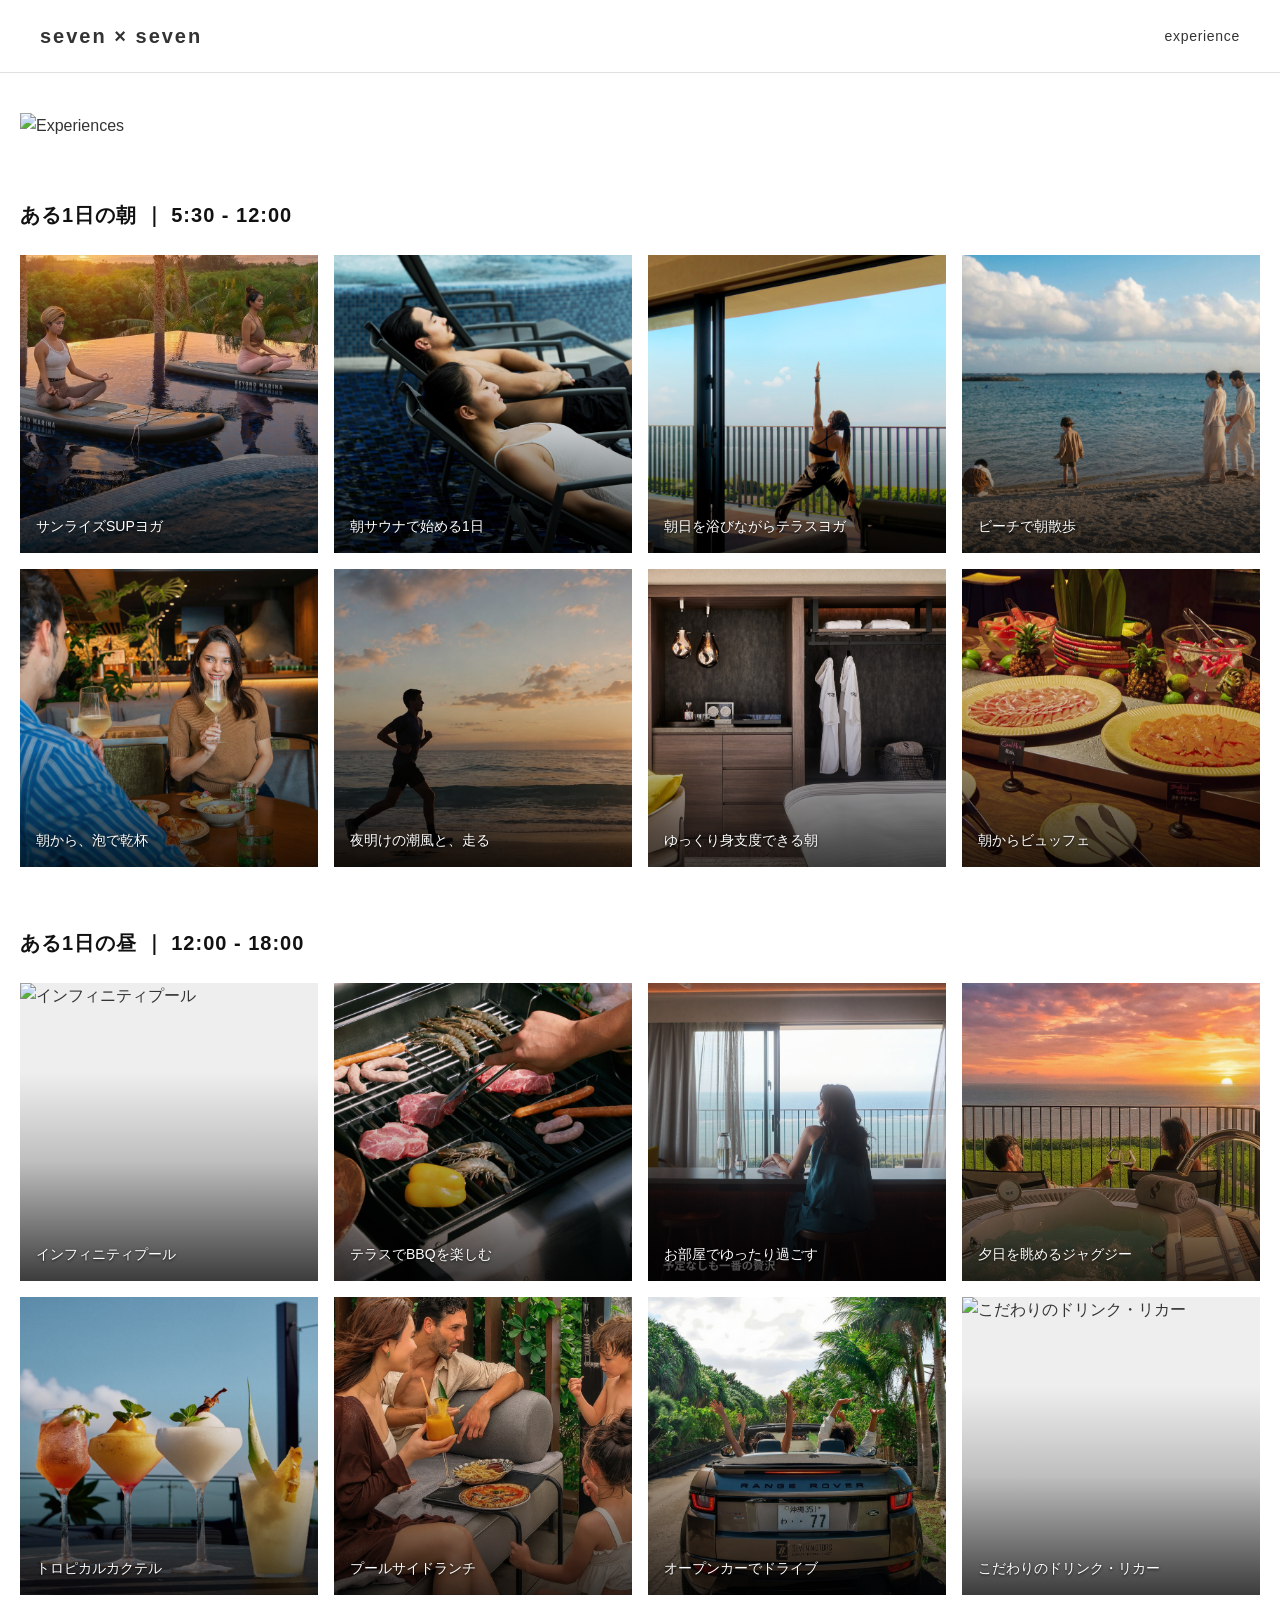
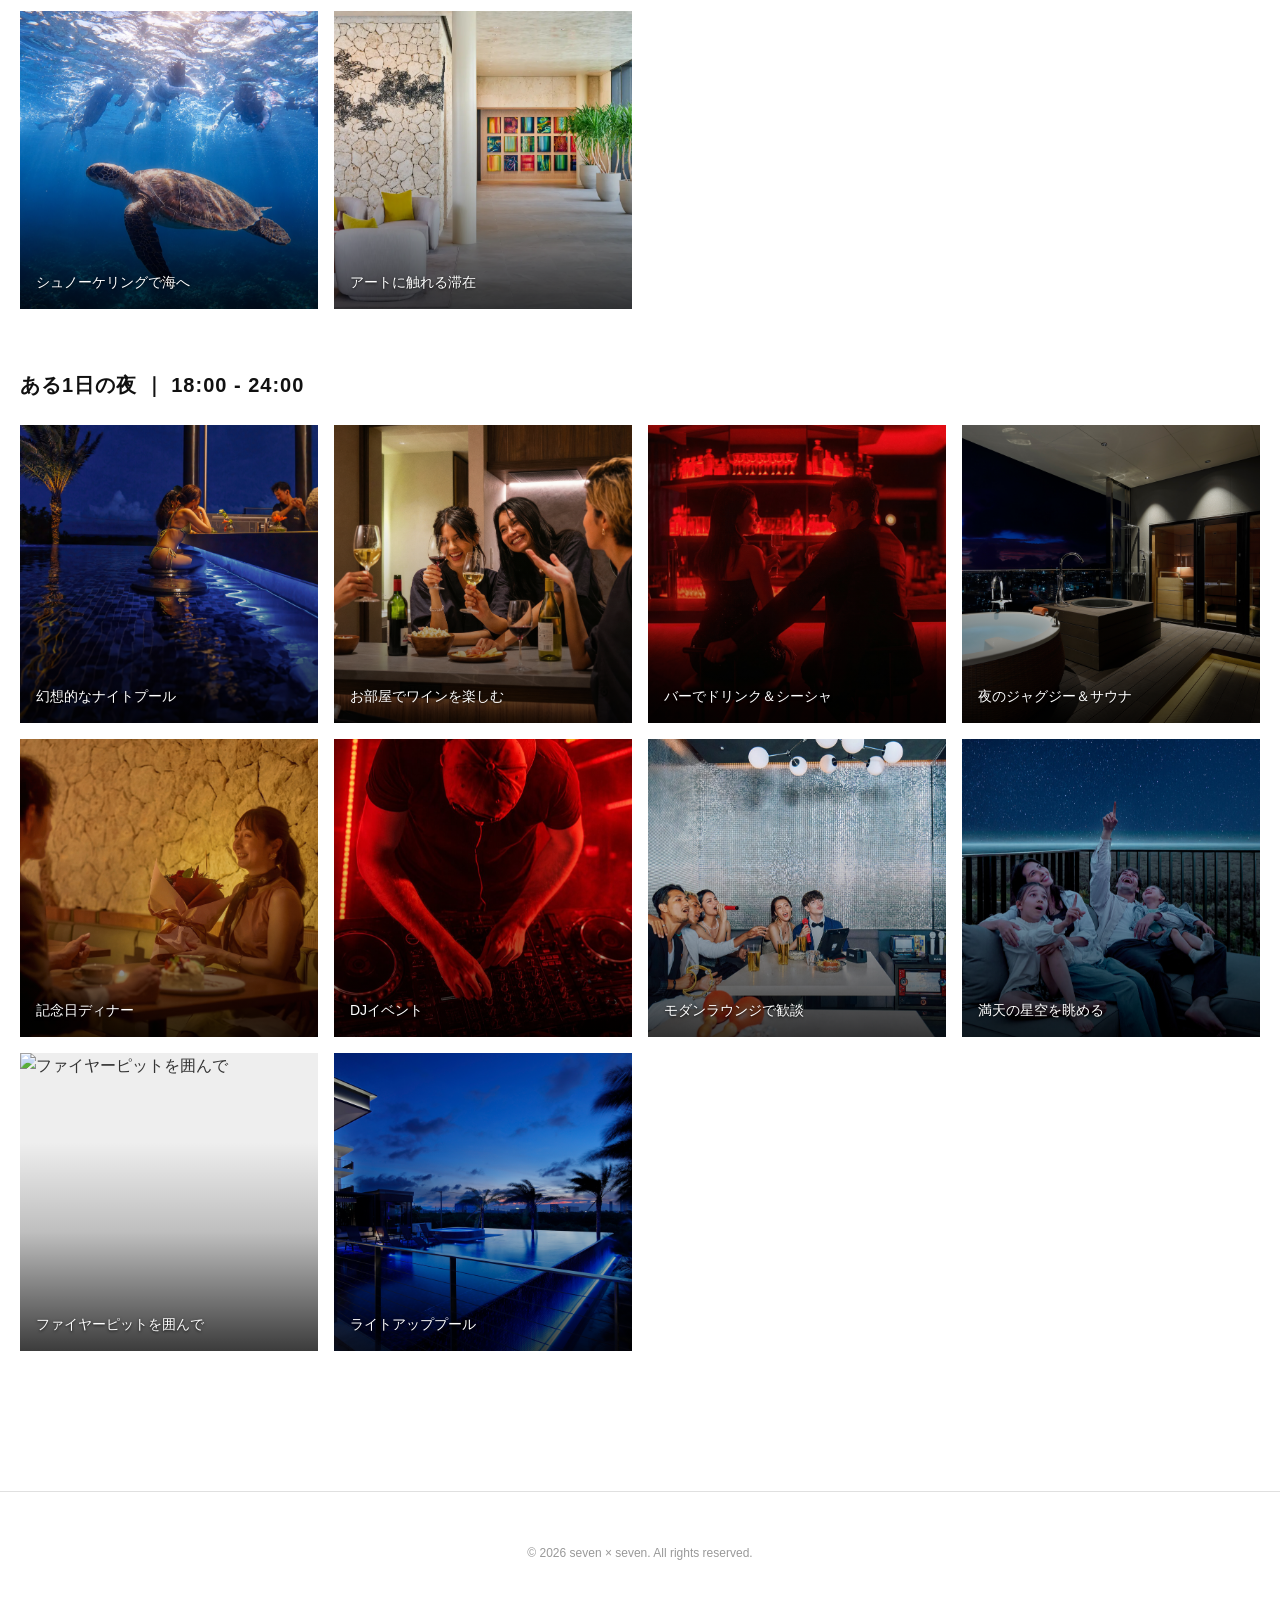
==== demo01/index.html @ 2d39db13 "Update index.html" ====
<!DOCTYPE html>
<html lang="ja">
<head>
    <meta charset="UTF-8">
    <meta name="viewport" content="width=device-width, initial-scale=1.0">
    <title>seven x seven | Experiences</title>
    <link rel="stylesheet" href="style.css">
    <script src="script.js" defer></script>
</head>
<body>

    <header>
        <div class="logo">seven × seven</div>
        <div class="nav-right">experience</div>
    </header>

    <main>
        <!-- メインヒーロービジュアル（KVはクリック不可） -->
        <section class="hero-section">
            <div class="hero-img-box">
                <img src="images/kv.jpg" alt="Experiences">
                <div class="hero-overlay-text">
                    <h1>Experiences.</h1>
                    <p>プールやサウナで心と体をときほぐす。<br>ゆったりと流れる時間の中で、自分らしく過ごす体験を。</p>
                </div>
            </div>
        </section>

        <!-- ① 朝セクション（ある1日の朝 ｜ 5:30 - 12:00） -->
        <section class="experience-block">
            <h2 class="block-title">ある1日の朝 ｜ 5:30 - 12:00</h2>
            <div class="card-grid col-4">
                <div class="card-item" 
                     data-title="サンライズSUPヨガ" 
                     data-time="5:30 - 8:00 · infinity pool"
                     data-desc="朝の静かな海やプールでSUPヨガを行い、心身をフレッシュに目覚めさせます。" 
                     data-img="images/morning_01.jpg" 
                     data-tags="SUP,ヨガ,要予約"
                     data-link="#">
                    <img src="images/morning_01.jpg" alt="サンライズSUPヨガ">
                    <span class="card-label">サンライズSUPヨガ</span>
                </div>
                
                <div class="card-item" 
                     data-title="朝サウナで始める1日" 
                     data-time="7:00 - 12:00 · spa floor"
                     data-desc="TTNE監修のフィンランド式サウナ。85°Cの熱気に、9°C・16.5°Cの2種類の水風呂。外気浴スペースからはプールと海が広がる。" 
                     data-img="images/morning_02.jpg" 
                     data-tags="85°C,水風呂 2種,無料"
                     data-link="#">
                    <img src="images/morning_02.jpg" alt="朝サウナで始める1日">
                    <span class="card-label">朝サウナで始める1日</span>
                </div>

                <div class="card-item" 
                     data-title="朝日を浴びながらテラスヨガ" 
                     data-time="6:30 - 9:00 · balcony"
                     data-desc="朝の光を浴びながらバルコニーでゆったりとストレッチやヨガを楽しめます。" 
                     data-img="images/morning_03.jpg" 
                     data-tags="ヨガ,客室テラス,無料"
                     data-link="#">
                    <img src="images/morning_03.jpg" alt="朝日を浴びながらテラスヨガ">
                    <span class="card-label">朝日を浴びながらテラスヨガ</span>
                </div>

                <div class="card-item" 
                     data-title="ビーチで朝散歩" 
                     data-time="6:00 - 9:00 · beach side"
                     data-desc="波の音を聞きながら澄み切った朝のビーチを穏やかに散歩。" 
                     data-img="images/morning_04.jpg" 
                     data-tags="ビーチ,自然,散策"
                     data-link="#">
                    <img src="images/morning_04.jpg" alt="ビーチで朝散歩">
                    <span class="card-label">ビーチで朝散歩</span>
                </div>

                <div class="card-item" 
                     data-title="朝から、泡で乾杯" 
                     data-time="7:00 - 11:00 · restaurant BATIDA"
                     data-desc="特別な朝にふさわしい爽やかなスパークリングワインや特製朝食を楽しめます。" 
                     data-img="images/morning_05.jpg" 
                     data-tags="朝食,ワイン,BATIDA"
                     data-link="#">
                    <img src="images/morning_05.jpg" alt="朝から、泡で乾杯">
                    <span class="card-label">朝から、泡で乾杯</span>
                </div>

                <div class="card-item" 
                     data-title="夜明けの潮風と、走る" 
                     data-time="5:30 - 8:30 · coastal route"
                     data-desc="涼しい早朝の海沿いをランニングして、心身ともに最高のスタートを。" 
                     data-img="images/morning_06.jpg" 
                     data-tags="ランニング,海岸線,アクティブ"
                     data-link="#">
                    <img src="images/morning_06.jpg" alt="夜明けの潮風と、走る">
                    <span class="card-label">夜明けの潮風と、走る</span>
                </div>

                <div class="card-item" 
                     data-title="ゆっくり身支度できる朝" 
                     data-time="all day · guest room"
                     data-desc="充実した高級アメニティを備えたお部屋で、自分自身のペースで整える朝。" 
                     data-img="images/morning_07.jpg" 
                     data-tags="客室,アメニティ,リラックス"
                     data-link="#">
                    <img src="images/morning_07.jpg" alt="ゆっくり身支度できる朝">
                    <span class="card-label">ゆっくり身支度できる朝</span>
                </div>

                <div class="card-item" 
                     data-title="朝からビュッフェ" 
                     data-time="7:00 - 10:30 · restaurant BATIDA"
                     data-desc="地元の新鮮な島野菜と旬の食材をふんだんに使用した自慢の朝食ビュッフェ。" 
                     data-img="images/morning_08.jpg" 
                     data-tags="ビュッフェ,島野菜,地産地消"
                     data-link="#">
                    <img src="images/morning_08.jpg" alt="朝からビュッフェ">
                    <span class="card-label">朝からビュッフェ</span>
                </div>
            </div>
        </section>

        <!-- ② 昼セクション（ある1日の昼 ｜ 12:00 - 18:00） -->
        <section class="experience-block">
            <h2 class="block-title">ある1日の昼 ｜ 12:00 - 18:00</h2>
            <div class="card-grid col-5">
                <div class="card-item" 
                     data-title="インフィニティプール" 
                     data-time="10:00 - 18:00 · pool deck"
                     data-desc="広々としたプールサイドで地平線と一体になるリゾート体験を。" 
                     data-img="images/afternoon_01.jpg" 
                     data-tags="インフィニティ,絶景,要温水"
                     data-link="#">
                    <img src="images/afternoon_01.jpg" alt="インフィニティプール">
                    <span class="card-label">インフィニティプール</span>
                </div>

                <div class="card-item" 
                     data-title="テラスでBBQを楽しむ" 
                     data-time="12:00 - 15:00 · outdoor terrace"
                     data-desc="絶景広がる開放的なテラス空間で楽しむ最高級和牛と島食材の本格バーベキュー。" 
                     data-img="images/afternoon_02.jpg" 
                     data-tags="BBQ,石垣牛,予約制"
                     data-link="#">
                    <img src="images/afternoon_02.jpg" alt="テラスでBBQを楽しむ">
                    <span class="card-label">テラスでBBQを楽しむ</span>
                </div>

                <div class="card-item" 
                     data-title="お部屋でゆったり過ごす" 
                     data-time="all day · guest room"
                     data-desc="心地よい風が通り抜ける室内で、上質な家具と音響に包まれる午後の休日。" 
                     data-img="images/afternoon_03.jpg" 
                     data-tags="客室,オーシャンビュー,静寂"
                     data-link="#">
                    <img src="images/afternoon_03.jpg" alt="お部屋でゆったり過ごす">
                    <span class="card-label">お部屋でゆったり過ごす</span>
                </div>

                <div class="card-item" 
                     data-title="夕日を眺めるジャグジー" 
                     data-time="16:00 - 19:00 · terrace jacuzzi"
                     data-desc="空が茜色に染まるトワイライトタイム、ジャグジーで心地よい湯あみを。" 
                     data-img="images/afternoon_04.jpg" 
                     data-tags="ジャグジー,サンセット,プライベート"
                     data-link="#">
                    <img src="images/afternoon_04.jpg" alt="夕日を眺めるジャグジー">
                    <span class="card-label">夕日を眺めるジャグジー</span>
                </div>

                <div class="card-item" 
                     data-title="トロピカルカクテル" 
                     data-time="11:00 - 23:00 · Red. Bar"
                     data-desc="旬のマンゴーやパッションフルーツをあしらった至極の特製南国カクテル。" 
                     data-img="images/afternoon_05.jpg" 
                     data-tags="カクテル,特製南国フルーツ,Red."
                     data-link="#">
                    <img src="images/afternoon_05.jpg" alt="トロピカルカクテル">
                    <span class="card-label">トロピカルカクテル</span>
                </div>

                <div class="card-item" 
                     data-title="プールサイドランチ" 
                     data-time="11:30 - 15:00 · pool side"
                     data-desc="太陽と風を感じながら味わうシェフ特製のアジアン＆ラテンウエスタン料理。" 
                     data-img="images/afternoon_06.jpg" 
                     data-tags="ランチ,プールサイド,特製バーガー"
                     data-link="#">
                    <img src="images/afternoon_06.jpg" alt="プールサイドランチ">
                    <span class="card-label">プールサイドランチ</span>
                </div>

                <div class="card-item" 
                     data-title="オープンカーでドライブ" 
                     data-time="9:00 - 18:00 · rental station"
                     data-desc="上質な輸入ラグジュアリーカーで石垣島の美しい海沿いを軽快にドライブ。" 
                     data-img="images/afternoon_07.jpg" 
                     data-tags="レンタカー,オープンカー,要免許"
                     data-link="#">
                    <img src="images/afternoon_07.jpg" alt="オープンカーでドライブ">
                    <span class="card-label">オープンカーでドライブ</span>
                </div>

                <div class="card-item" 
                     data-title="こだわりのドリンク・リカー" 
                     data-time="14:00 - 22:00 · Red. Bar"
                     data-desc="世界中から厳選した銘酒やウイスキー、オーガニックワインが並ぶ特別なラウンジ。" 
                     data-img="images/afternoon_08.jpg" 
                     data-tags="ウイスキー,自然派ワイン,リカーサロン"
                     data-link="#">
                    <img src="images/afternoon_08.jpg" alt="こだわりのドリンク・リカー">
                    <span class="card-label">こだわりのドリンク・リカー</span>
                </div>

                <div class="card-item" 
                     data-title="シュノーケリングで海へ" 
                     data-time="13:00 - 16:00 · sea point"
                     data-desc="透明度の極めて高い石垣の美ら海で、ウミガメやカラフルな熱帯魚に出会う。" 
                     data-img="images/afternoon_09.jpg" 
                     data-tags="シュノーケル,ウミガメ,ガイド付"
                     data-link="#">
                    <img src="images/afternoon_09.jpg" alt="シュノーケリングで海へ">
                    <span class="card-label">シュノーケリングで海へ</span>
                </div>

                <div class="card-item" 
                     data-title="アートに触れる滞在" 
                     data-time="all day · gallery space"
                     data-desc="新進気鋭のアーティストによるポップで洗練された作品が洗練された滞在を演出。" 
                     data-img="images/afternoon_10.jpg" 
                     data-tags="現代アート,写真作品,ギャラリー"
                     data-link="#">
                    <img src="images/afternoon_10.jpg" alt="アートに触れる滞在">
                    <span class="card-label">アートに触れる滞在</span>
                </div>
            </div>
        </section>

        <!-- ③ 夜セクション（ある1日の夜 ｜ 18:00 - 24:00） -->
        <section class="experience-block">
            <h2 class="block-title">ある1日の夜 ｜ 18:00 - 24:00</h2>
            <div class="card-grid col-5">
                <div class="card-item" 
                     data-title="幻想的なナイトプール" 
                     data-time="18:00 - 23:00 · night pool"
                     data-desc="水中ライトと水中スピーカーが織りなす幻想的な光と音の世界。" 
                     data-img="images/night_01.jpg" 
                     data-tags="ナイトプール,水中照明,温水対応"
                     data-link="#">
                    <img src="images/night_01.jpg" alt="幻想的なナイトプール">
                    <span class="card-label">幻想的なナイトプール</span>
                </div>

                <div class="card-item" 
                     data-title="お部屋でワインを楽しむ" 
                     data-time="18:00 - 24:00 · guest room"
                     data-desc="夜風が心地よいプライベートバルコニーで、星空を見上げながらワインを嗜む。" 
                     data-img="images/night_02.jpg" 
                     data-tags="インルーム,自然派ワイン,プライベート"
                     data-link="#">
                    <img src="images/night_02.jpg" alt="お部屋でワインを楽しむ">
                    <span class="card-label">お部屋でワインを楽しむ</span>
                </div>

                <div class="card-item" 
                     data-title="バーでドリンク＆シーシャ" 
                     data-time="20:00 - 2:00 · Red. Bar"
                     data-desc="ディープなレッドに包まれた大人のバーラウンジで特別なシーシャ体験。" 
                     data-img="images/night_03.jpg" 
                     data-tags="シーシャ,Red.,深夜営業"
                     data-link="#">
                    <img src="images/night_03.jpg" alt="バーでドリンク＆シーシャ">
                    <span class="card-label">バーでドリンク＆シーシャ</span>
                </div>

                <div class="card-item" 
                     data-title="夜のジャグジー＆サウナ" 
                     data-time="18:00 - 23:00 · spa area"
                     data-desc="ライトダウンされたサウナと満天の星空を望む夜の外気浴で深まる整い。" 
                     data-img="images/night_04.jpg" 
                     data-tags="夜サウナ,外気浴,星空"
                     data-link="#">
                    <img src="images/night_04.jpg" alt="夜のジャグジー＆サウナ">
                    <span class="card-label">夜のジャグジー＆サウナ</span>
                </div>

                <div class="card-item" 
                     data-title="記念日ディナー" 
                     data-time="17:30 - 22:00 · BATIDA"
                     data-desc="シェフ渾身のフルコースで、大切な記念日を華やかに彩るアニバーサリーディナー。" 
                     data-img="images/night_05.jpg" 
                     data-tags="記念日,アニバーサリー,要予約"
                     data-link="#">
                    <img src="images/night_05.jpg" alt="記念日ディナー">
                    <span class="card-label">記念日ディナー</span>
                </div>

                <div class="card-item" 
                     data-title="DJイベント" 
                     data-time="21:00 - 24:00 · Lounge"
                     data-desc="国内外から招致したゲストDJによる最先端の音空間イベント。" 
                     data-img="images/night_06.jpg" 
                     data-tags="DJ,ミュージック,Red."
                     data-link="#">
                    <img src="images/night_06.jpg" alt="DJイベント">
                    <span class="card-label">DJイベント</span>
                </div>

                <div class="card-item" 
                     data-title="モダンラウンジで歓談" 
                     data-time="18:00 - 23:00 · main lounge"
                     data-desc="洗練されたインテリアが彩るラウンジで仲間たちと語り明かす夜。" 
                     data-img="images/night_07.jpg" 
                     data-tags="ラウンジ,カクテル,語らい"
                     data-link="#">
                    <img src="images/night_07.jpg" alt="モダンラウンジで歓談">
                    <span class="card-label">モダンラウンジで歓談</span>
                </div>

                <div class="card-item" 
                     data-title="満天の星空を眺める" 
                     data-time="21:00 - 23:00 · rooftop"
                     data-desc="光害の少ない石垣島特有の天然のプラネタリウムで天の川を観賞。" 
                     data-img="images/night_08.jpg" 
                     data-tags="天の川,星空観察,ルーフトップ"
                     data-link="#">
                    <img src="images/night_08.jpg" alt="満天の星空を眺める">
                    <span class="card-label">満天の星空を眺める</span>
                </div>

                <div class="card-item" 
                     data-title="ファイヤーピットを囲んで" 
                     data-time="19:00 - 22:00 · fire pit area"
                     data-desc="揺らめく炎と薪の爆ぜる音に癒されながらあたたかな時間を過ごす。" 
                     data-img="images/night_09.jpg" 
                     data-tags="ファイヤーピット,暖炉,ドリンク手配可"
                     data-link="#">
                    <img src="images/night_09.jpg" alt="ファイヤーピットを囲んで">
                    <span class="card-label">ファイヤーピットを囲んで</span>
                </div>

                <div class="card-item" 
                     data-title="ライトアッププール" 
                     data-time="18:00 - 23:00 · pool side"
                     data-desc="美しい水中光に浮かび上がるリゾート全景を眺めるラグジュアリーナイト。" 
                     data-img="images/night_10.jpg" 
                     data-tags="ライトアップ,絶景,ナイトタイム"
                     data-link="#">
                    <img src="images/night_10.jpg" alt="ライトアッププール">
                    <span class="card-label">ライトアッププール</span>
                </div>
            </div>
        </section>
    </main>

    <!-- ★ モーダル画面（添付スクリーンショットの忠実再現UI） -->
    <div id="modal-container" class="modal-overlay">
        <div class="modal-card">
            <!-- 閉じるボタン（右上丸ボタン） -->
            <button id="modal-close" class="modal-close-circle" aria-label="閉じる">&times;</button>
            
            <!-- 背景画像エリア -->
            <div class="modal-bg-img">
                <img id="modal-img" src="" alt="モーダル画像">
                <div class="modal-gradient-overlay"></div>
            </div>

            <!-- モーダルテキスト・コンテンツ情報 -->
            <div class="modal-content-inner">
                <div id="modal-time" class="modal-sub-info"></div>
                <h3 id="modal-title" class="modal-main-title"></h3>
                <p id="modal-desc" class="modal-description"></p>
                
                <!-- タグリスト -->
                <div id="modal-tags" class="modal-tags-container"></div>
                
                <!-- View more ボタン -->
                <a id="modal-link" class="modal-action-btn" href="#">View more &rarr;</a>
            </div>
        </div>
    </div>

    <footer>
        <p>&copy; 2026 seven × seven. All rights reserved.</p>
    </footer>

</body>
</html>
---- demo01/style.css ----
/* ==========================================================================
   ベース設定
   ========================================================================== */
body {
    font-family: 'Helvetica Neue', Arial, 'Hiragino Kaku Gothic ProN', 'Hiragino Sans', Meiryo, sans-serif;
    margin: 0;
    padding: 0;
    color: #333;
    background-color: #fff;
    line-height: 1.6;
}

header {
    display: flex;
    justify-content: space-between;
    align-items: center;
    padding: 20px 40px;
    border-bottom: 1px solid #e0e0e0;
}

.logo {
    font-size: 20px;
    font-weight: bold;
    letter-spacing: 0.1em;
}

.nav-right {
    font-size: 14px;
    letter-spacing: 0.05em;
}

main {
    max-width: 1400px;
    margin: 0 auto;
    padding: 40px 20px 80px;
}

/* ==========================================================================
   ヒーロービジュアル（KV）
   ========================================================================== */
.hero-section {
    margin-bottom: 60px;
}

.hero-img-box {
    position: relative;
    width: 100%;
    max-height: 550px;
    overflow: hidden;
}

.hero-img-box img {
    width: 100%;
    height: 100%;
    object-fit: cover;
    display: block;
}

.hero-overlay-text {
    position: absolute;
    bottom: 40px;
    left: 40px;
    color: #fff;
    text-shadow: 0 2px 8px rgba(0,0,0,0.6);
}

.hero-overlay-text h1 {
    font-size: 48px;
    margin: 0 0 10px;
    font-weight: bold;
    letter-spacing: 0.05em;
}

.hero-overlay-text p {
    font-size: 15px;
    margin: 0;
    line-height: 1.5;
}

/* ==========================================================================
   正方形ギャラリーパネル
   ========================================================================== */
.experience-block {
    margin-bottom: 60px;
}

.block-title {
    font-size: 20px;
    font-weight: bold;
    margin-bottom: 24px;
    letter-spacing: 0.05em;
    color: #111;
}

.card-grid {
    display: grid;
    grid-template-columns: repeat(4, 1fr);
    gap: 16px;
}

.card-item {
    position: relative;
    aspect-ratio: 1 / 1;
    overflow: hidden;
    background-color: #eee;
    cursor: pointer;
}

.card-item img {
    width: 100%;
    height: 100%;
    object-fit: cover;
    display: block;
    transition: transform 0.4s ease;
}

.card-item:hover img {
    transform: scale(1.06);
}

.card-item::after {
    content: '';
    position: absolute;
    inset: 0;
    background: linear-gradient(to top, rgba(0,0,0,0.75) 0%, rgba(0,0,0,0.2) 40%, rgba(0,0,0,0) 70%);
    pointer-events: none;
}

.card-label {
    position: absolute;
    bottom: 16px;
    left: 16px;
    right: 16px;
    color: #fff;
    font-size: 14px;
    font-weight: 500;
    z-index: 2;
    line-height: 1.4;
    text-shadow: 0 1px 3px rgba(0,0,0,0.8);
}

/* ==========================================================================
   ★ 画像添付のモーダルUI完全再現スタイリング
   ========================================================================== */
.modal-overlay {
    display: none;
    position: fixed;
    inset: 0;
    background-color: rgba(0, 0, 0, 0.65);
    z-index: 2000;
    justify-content: center;
    align-items: center;
    padding: 20px;
    backdrop-filter: blur(8px);
    opacity: 0;
    transition: opacity 0.3s ease;
}

.modal-overlay.active {
    display: flex;
    opacity: 1;
}

.modal-card {
    position: relative;
    width: 100%;
    max-width: 780px;
    height: 480px;
    border-radius: 20px;
    overflow: hidden;
    box-shadow: 0 20px 40px rgba(0, 0, 0, 0.5);
    animation: modalScaleUp 0.35s cubic-bezier(0.16, 1, 0.3, 1) forwards;
}

@keyframes modalScaleUp {
    from { transform: scale(0.92); opacity: 0; }
    to { transform: scale(1); opacity: 1; }
}

/* 丸形閉じるボタン */
.modal-close-circle {
    position: absolute;
    top: 20px;
    right: 20px;
    width: 38px;
    height: 38px;
    border-radius: 50%;
    background-color: rgba(255, 255, 255, 0.25);
    border: 1px solid rgba(255, 255, 255, 0.4);
    color: #fff;
    font-size: 20px;
    display: flex;
    align-items: center;
    justify-content: center;
    cursor: pointer;
    z-index: 30;
    transition: background-color 0.2s ease;
    backdrop-filter: blur(4px);
}

.modal-close-circle:hover {
    background-color: rgba(255, 255, 255, 0.4);
}

/* 背景画像＆暗いグラデーション */
.modal-bg-img {
    position: absolute;
    inset: 0;
    width: 100%;
    height: 100%;
    z-index: 1;
}

.modal-bg-img img {
    width: 100%;
    height: 100%;
    object-fit: cover;
    display: block;
}

.modal-gradient-overlay {
    position: absolute;
    inset: 0;
    background: linear-gradient(
        to bottom,
        rgba(0, 0, 0, 0.1) 0%,
        rgba(0, 0, 0, 0.3) 40%,
        rgba(0, 0, 0, 0.85) 85%,
        rgba(0, 0, 0, 0.95) 100%
    );
}

/* モーダル内部コンテンツ */
.modal-content-inner {
    position: absolute;
    bottom: 0;
    left: 0;
    right: 0;
    padding: 36px 40px;
    z-index: 10;
    color: #fff;
}

.modal-sub-info {
    font-size: 13px;
    letter-spacing: 0.1em;
    color: rgba(255, 255, 255, 0.75);
    margin-bottom: 8px;
    font-weight: 300;
}

.modal-main-title {
    font-family: "Hiragino Mincho ProN", "Yu Mincho", serif;
    font-size: 30px;
    font-weight: 600;
    letter-spacing: 0.05em;
    margin: 0 0 12px;
    text-shadow: 0 2px 4px rgba(0,0,0,0.5);
}

.modal-description {
    font-size: 13.5px;
    line-height: 1.65;
    color: rgba(255, 255, 255, 0.88);
    max-width: 620px;
    margin: 0 0 20px;
}

/* タグチップ群 */
.modal-tags-container {
    display: flex;
    flex-wrap: wrap;
    gap: 8px;
    margin-bottom: 24px;
}

.modal-tag-chip {
    font-size: 11.5px;
    padding: 5px 12px;
    border-radius: 6px;
    background-color: rgba(0, 0, 0, 0.45);
    border: 1px solid rgba(255, 255, 255, 0.2);
    color: rgba(255, 255, 255, 0.9);
    backdrop-filter: blur(4px);
}

/* View more ボタン */
.modal-action-btn {
    display: inline-flex;
    align-items: center;
    padding: 9px 24px;
    border-radius: 30px;
    background-color: rgba(0, 0, 0, 0.35);
    border: 1px solid rgba(255, 255, 255, 0.5);
    color: #fff;
    font-size: 13px;
    font-weight: 600;
    text-decoration: none;
    letter-spacing: 0.05em;
    transition: all 0.2s ease;
    backdrop-filter: blur(4px);
}

.modal-action-btn:hover {
    background-color: rgba(255, 255, 255, 0.2);
    border-color: #fff;
}

footer {
    text-align: center;
    padding: 40px 0;
    font-size: 12px;
    color: #999;
    border-top: 1px solid #e0e0e0;
}

/* ==========================================================================
   スマートフォン（SP）表示：2段カルーセル ＆ モーダルSP最適化
   ========================================================================== */
@media (max-width: 768px) {
    header {
        padding: 15px 20px;
    }

    main {
        padding: 20px 15px 60px;
    }

    .hero-overlay-text {
        bottom: 20px;
        left: 20px;
    }

    .hero-overlay-text h1 {
        font-size: 32px;
    }

    /* SP用 2段カルーセル */
    .card-grid {
        display: flex !important;
        flex-direction: column !important;
        flex-wrap: wrap !important;
        height: 360px !important;
        overflow-x: auto !important;
        scroll-snap-type: x mandatory;
        -webkit-overflow-scrolling: touch;
        gap: 12px !important;
        padding-bottom: 15px;
    }

    .card-item {
        width: 45% !important;
        height: calc(50% - 6px) !important;
        aspect-ratio: auto !important;
        flex-shrink: 0 !important;
        scroll-snap-align: start;
    }

    .card-label {
        font-size: 12px;
        bottom: 10px;
        left: 10px;
        right: 10px;
    }

    /* SP用 モーダル画面調整 */
    .modal-card {
        height: 520px;
        border-radius: 16px;
    }

    .modal-content-inner {
        padding: 24px 20px;
    }

    .modal-main-title {
        font-size: 22px;
    }

    .modal-description {
        font-size: 12px;
        line-height: 1.5;
        margin-bottom: 16px;
    }

    .modal-tags-container {
        margin-bottom: 18px;
    }
}
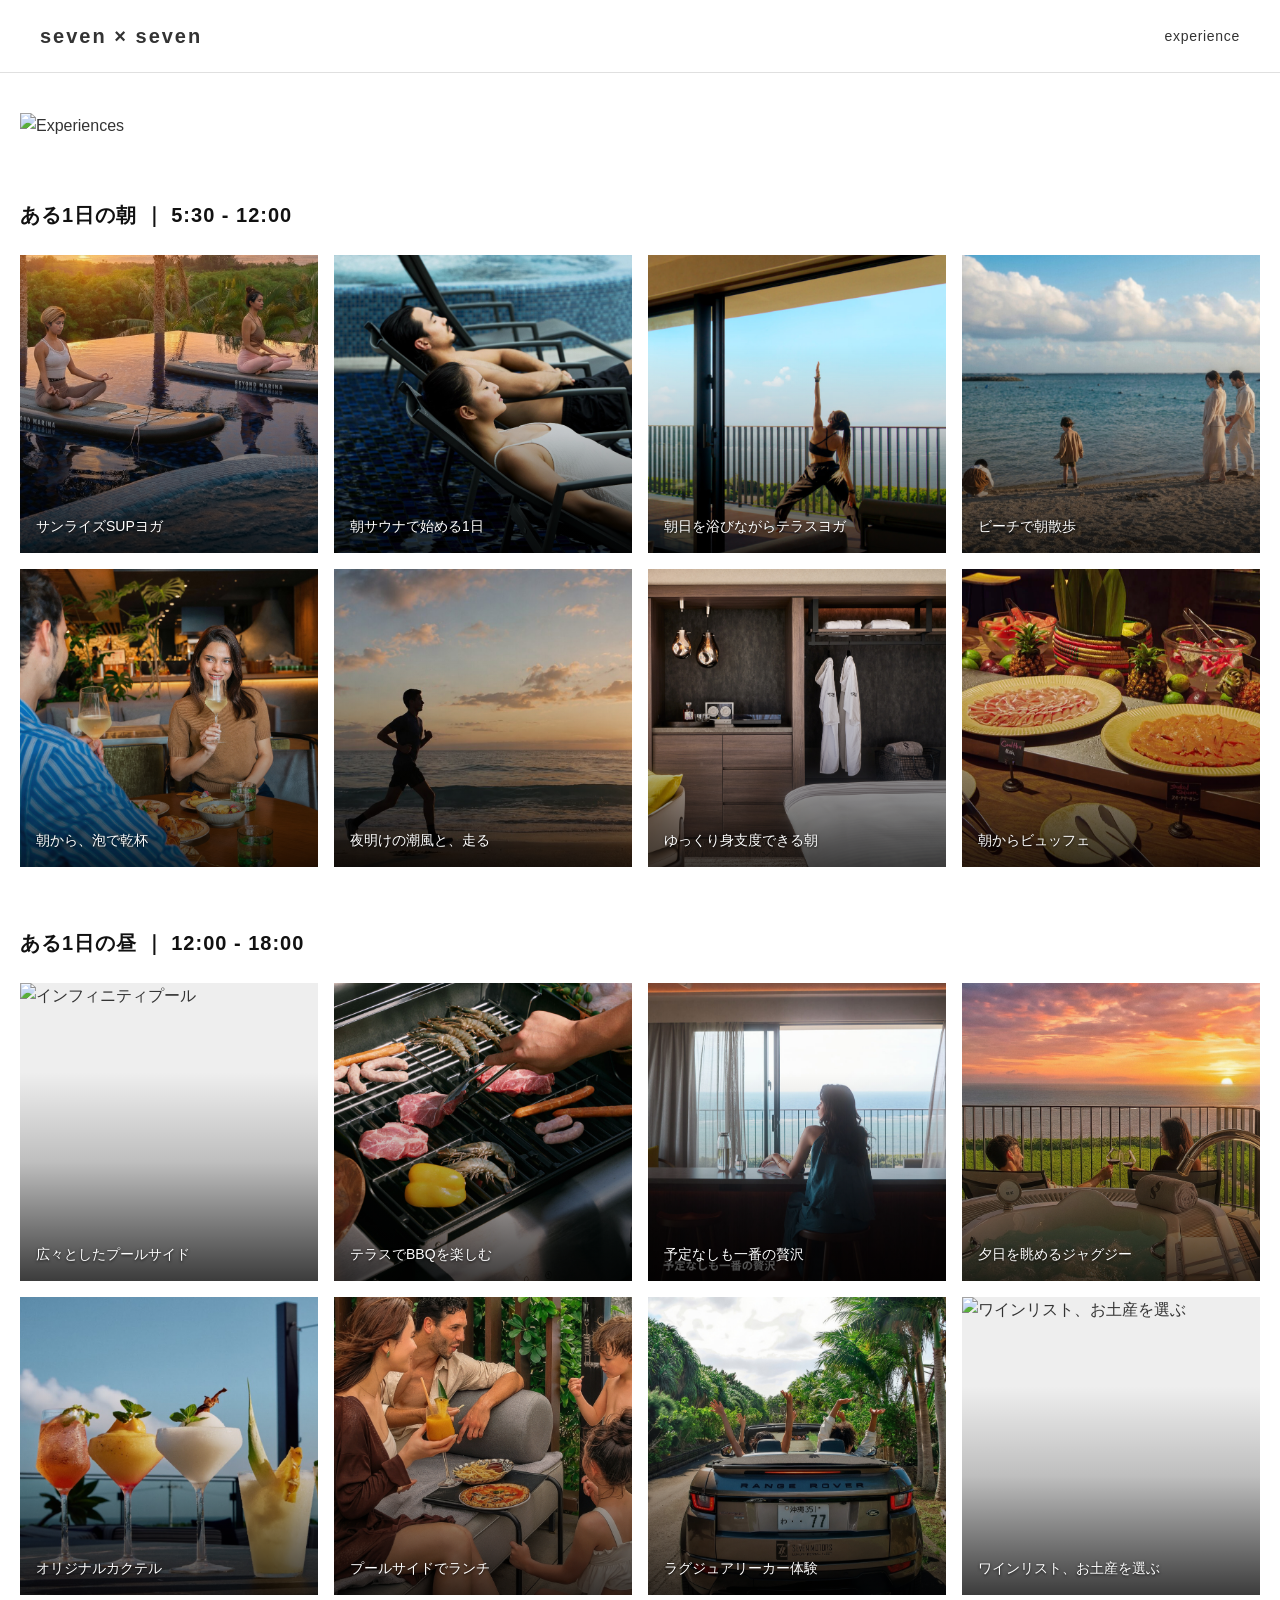
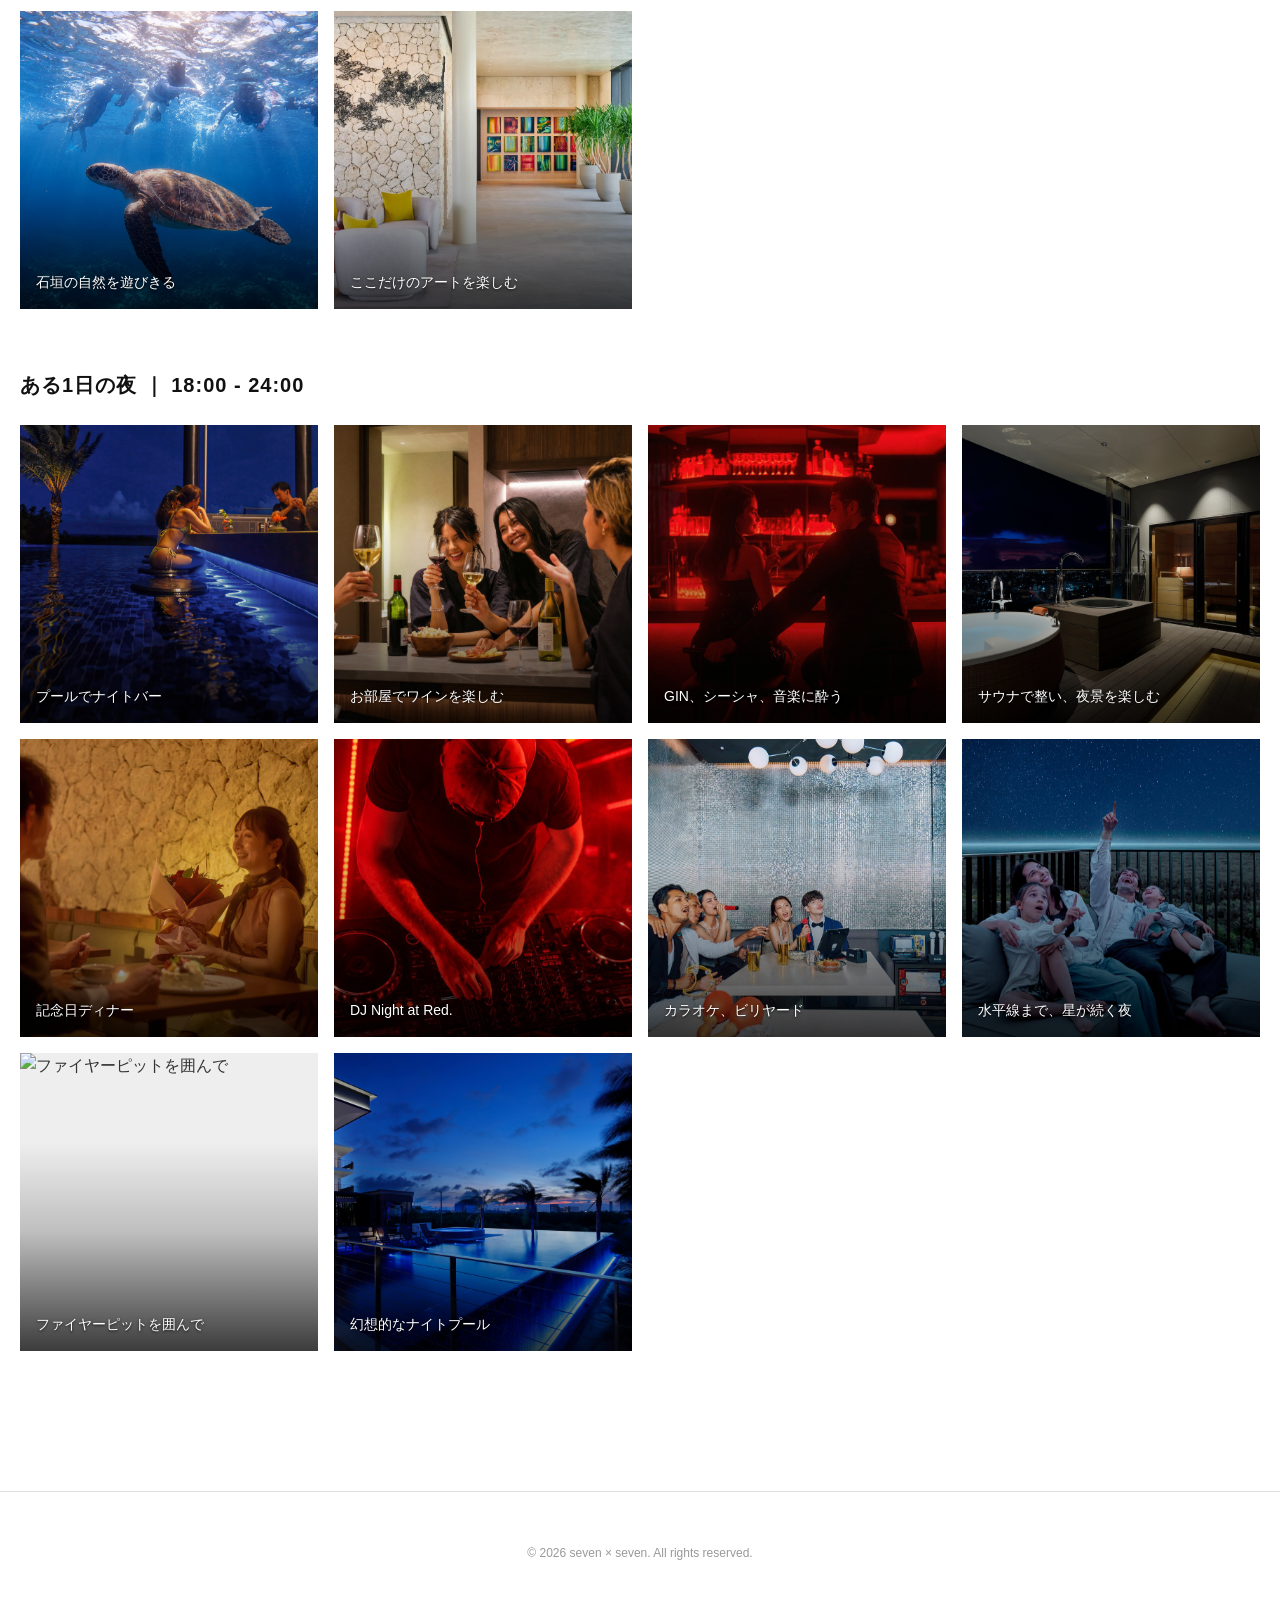
==== commit ba4f8537: "Update index.html" ====
--- a/demo01/index.html
+++ b/demo01/index.html
@@ -21,7 +21,7 @@
                 <img src="images/kv.jpg" alt="Experiences">
                 <div class="hero-overlay-text">
                     <h1>Experiences.</h1>
-                    <p>プールやサウナで心と体をときほぐす。<br>ゆったりと流れる時間の中で、自分らしく過ごす体験を。</p>
+                    <p>朝の静けさも、昼の熱さも、夜の深さも。<br>石垣には、自分だけの過ごし方がある。</p>
                 </div>
             </div>
         </section>
@@ -125,14 +125,14 @@
             <h2 class="block-title">ある1日の昼 ｜ 12:00 - 18:00</h2>
             <div class="card-grid col-5">
                 <div class="card-item" 
-                     data-title="インフィニティプール" 
+                     data-title="広々としたプールサイド" 
                      data-time="10:00 - 18:00 · pool deck"
                      data-desc="広々としたプールサイドで地平線と一体になるリゾート体験を。" 
                      data-img="images/afternoon_01.jpg" 
                      data-tags="インフィニティ,絶景,要温水"
                      data-link="#">
                     <img src="images/afternoon_01.jpg" alt="インフィニティプール">
-                    <span class="card-label">インフィニティプール</span>
+                    <span class="card-label">広々としたプールサイド</span>
                 </div>
 
                 <div class="card-item" 
@@ -147,14 +147,14 @@
                 </div>
 
                 <div class="card-item" 
-                     data-title="お部屋でゆったり過ごす" 
+                     data-title="予定なしも一番の贅沢" 
                      data-time="all day · guest room"
                      data-desc="心地よい風が通り抜ける室内で、上質な家具と音響に包まれる午後の休日。" 
                      data-img="images/afternoon_03.jpg" 
                      data-tags="客室,オーシャンビュー,静寂"
                      data-link="#">
-                    <img src="images/afternoon_03.jpg" alt="お部屋でゆったり過ごす">
-                    <span class="card-label">お部屋でゆったり過ごす</span>
+                    <img src="images/afternoon_03.jpg" alt="予定なしも一番の贅沢">
+                    <span class="card-label">予定なしも一番の贅沢</span>
                 </div>
 
                 <div class="card-item" 
@@ -169,69 +169,69 @@
                 </div>
 
                 <div class="card-item" 
-                     data-title="トロピカルカクテル" 
+                     data-title="オリジナルカクテル" 
                      data-time="11:00 - 23:00 · Red. Bar"
                      data-desc="旬のマンゴーやパッションフルーツをあしらった至極の特製南国カクテル。" 
                      data-img="images/afternoon_05.jpg" 
                      data-tags="カクテル,特製南国フルーツ,Red."
                      data-link="#">
                     <img src="images/afternoon_05.jpg" alt="トロピカルカクテル">
-                    <span class="card-label">トロピカルカクテル</span>
-                </div>
-
-                <div class="card-item" 
-                     data-title="プールサイドランチ" 
+                    <span class="card-label">オリジナルカクテル</span>
+                </div>
+
+                <div class="card-item" 
+                     data-title="プールサイドでランチ" 
                      data-time="11:30 - 15:00 · pool side"
                      data-desc="太陽と風を感じながら味わうシェフ特製のアジアン＆ラテンウエスタン料理。" 
                      data-img="images/afternoon_06.jpg" 
                      data-tags="ランチ,プールサイド,特製バーガー"
                      data-link="#">
-                    <img src="images/afternoon_06.jpg" alt="プールサイドランチ">
-                    <span class="card-label">プールサイドランチ</span>
-                </div>
-
-                <div class="card-item" 
-                     data-title="オープンカーでドライブ" 
+                    <img src="images/afternoon_06.jpg" alt="プールサイドでランチ">
+                    <span class="card-label">プールサイドでランチ</span>
+                </div>
+
+                <div class="card-item" 
+                     data-title="ラグジュアリーカー体験" 
                      data-time="9:00 - 18:00 · rental station"
                      data-desc="上質な輸入ラグジュアリーカーで石垣島の美しい海沿いを軽快にドライブ。" 
                      data-img="images/afternoon_07.jpg" 
                      data-tags="レンタカー,オープンカー,要免許"
                      data-link="#">
-                    <img src="images/afternoon_07.jpg" alt="オープンカーでドライブ">
-                    <span class="card-label">オープンカーでドライブ</span>
-                </div>
-
-                <div class="card-item" 
-                     data-title="こだわりのドリンク・リカー" 
+                    <img src="images/afternoon_07.jpg" alt="ラグジュアリーカー体験">
+                    <span class="card-label">ラグジュアリーカー体験</span>
+                </div>
+
+                <div class="card-item" 
+                     data-title="ワインリスト、お土産を選ぶ" 
                      data-time="14:00 - 22:00 · Red. Bar"
                      data-desc="世界中から厳選した銘酒やウイスキー、オーガニックワインが並ぶ特別なラウンジ。" 
                      data-img="images/afternoon_08.jpg" 
                      data-tags="ウイスキー,自然派ワイン,リカーサロン"
                      data-link="#">
-                    <img src="images/afternoon_08.jpg" alt="こだわりのドリンク・リカー">
-                    <span class="card-label">こだわりのドリンク・リカー</span>
-                </div>
-
-                <div class="card-item" 
-                     data-title="シュノーケリングで海へ" 
+                    <img src="images/afternoon_08.jpg" alt="ワインリスト、お土産を選ぶ">
+                    <span class="card-label">ワインリスト、お土産を選ぶ</span>
+                </div>
+
+                <div class="card-item" 
+                     data-title="石垣の自然を遊びきる" 
                      data-time="13:00 - 16:00 · sea point"
                      data-desc="透明度の極めて高い石垣の美ら海で、ウミガメやカラフルな熱帯魚に出会う。" 
                      data-img="images/afternoon_09.jpg" 
                      data-tags="シュノーケル,ウミガメ,ガイド付"
                      data-link="#">
-                    <img src="images/afternoon_09.jpg" alt="シュノーケリングで海へ">
-                    <span class="card-label">シュノーケリングで海へ</span>
-                </div>
-
-                <div class="card-item" 
-                     data-title="アートに触れる滞在" 
+                    <img src="images/afternoon_09.jpg" alt="石垣の自然を遊びきる">
+                    <span class="card-label">石垣の自然を遊びきる</span>
+                </div>
+
+                <div class="card-item" 
+                     data-title="ここだけのアートを楽しむ" 
                      data-time="all day · gallery space"
                      data-desc="新進気鋭のアーティストによるポップで洗練された作品が洗練された滞在を演出。" 
                      data-img="images/afternoon_10.jpg" 
                      data-tags="現代アート,写真作品,ギャラリー"
                      data-link="#">
-                    <img src="images/afternoon_10.jpg" alt="アートに触れる滞在">
-                    <span class="card-label">アートに触れる滞在</span>
+                    <img src="images/afternoon_10.jpg" alt="ここだけのアートを楽しむ">
+                    <span class="card-label">ここだけのアートを楽しむ</span>
                 </div>
             </div>
         </section>
@@ -241,14 +241,14 @@
             <h2 class="block-title">ある1日の夜 ｜ 18:00 - 24:00</h2>
             <div class="card-grid col-5">
                 <div class="card-item" 
-                     data-title="幻想的なナイトプール" 
+                     data-title="プールでナイトバー" 
                      data-time="18:00 - 23:00 · night pool"
                      data-desc="水中ライトと水中スピーカーが織りなす幻想的な光と音の世界。" 
                      data-img="images/night_01.jpg" 
                      data-tags="ナイトプール,水中照明,温水対応"
                      data-link="#">
-                    <img src="images/night_01.jpg" alt="幻想的なナイトプール">
-                    <span class="card-label">幻想的なナイトプール</span>
+                    <img src="images/night_01.jpg" alt="プールでナイトバー">
+                    <span class="card-label">プールでナイトバー</span>
                 </div>
 
                 <div class="card-item" 
@@ -263,25 +263,25 @@
                 </div>
 
                 <div class="card-item" 
-                     data-title="バーでドリンク＆シーシャ" 
+                     data-title="GIN、シーシャ、音楽に酔う" 
                      data-time="20:00 - 2:00 · Red. Bar"
                      data-desc="ディープなレッドに包まれた大人のバーラウンジで特別なシーシャ体験。" 
                      data-img="images/night_03.jpg" 
                      data-tags="シーシャ,Red.,深夜営業"
                      data-link="#">
-                    <img src="images/night_03.jpg" alt="バーでドリンク＆シーシャ">
-                    <span class="card-label">バーでドリンク＆シーシャ</span>
-                </div>
-
-                <div class="card-item" 
-                     data-title="夜のジャグジー＆サウナ" 
+                    <img src="images/night_03.jpg" alt="GIN、シーシャ、音楽に酔う">
+                    <span class="card-label">GIN、シーシャ、音楽に酔う</span>
+                </div>
+
+                <div class="card-item" 
+                     data-title="サウナで整い、夜景を楽しむ" 
                      data-time="18:00 - 23:00 · spa area"
                      data-desc="ライトダウンされたサウナと満天の星空を望む夜の外気浴で深まる整い。" 
                      data-img="images/night_04.jpg" 
                      data-tags="夜サウナ,外気浴,星空"
                      data-link="#">
-                    <img src="images/night_04.jpg" alt="夜のジャグジー＆サウナ">
-                    <span class="card-label">夜のジャグジー＆サウナ</span>
+                    <img src="images/night_04.jpg" alt="サウナで整い、夜景を楽しむ">
+                    <span class="card-label">サウナで整い、夜景を楽しむ</span>
                 </div>
 
                 <div class="card-item" 
@@ -296,36 +296,36 @@
                 </div>
 
                 <div class="card-item" 
-                     data-title="DJイベント" 
+                     data-title="DJ Night at Red." 
                      data-time="21:00 - 24:00 · Lounge"
                      data-desc="国内外から招致したゲストDJによる最先端の音空間イベント。" 
                      data-img="images/night_06.jpg" 
                      data-tags="DJ,ミュージック,Red."
                      data-link="#">
-                    <img src="images/night_06.jpg" alt="DJイベント">
-                    <span class="card-label">DJイベント</span>
-                </div>
-
-                <div class="card-item" 
-                     data-title="モダンラウンジで歓談" 
+                    <img src="images/night_06.jpg" alt="DJ Night at Red.">
+                    <span class="card-label">DJ Night at Red.</span>
+                </div>
+
+                <div class="card-item" 
+                     data-title="カラオケ、ビリヤード" 
                      data-time="18:00 - 23:00 · main lounge"
                      data-desc="洗練されたインテリアが彩るラウンジで仲間たちと語り明かす夜。" 
                      data-img="images/night_07.jpg" 
                      data-tags="ラウンジ,カクテル,語らい"
                      data-link="#">
-                    <img src="images/night_07.jpg" alt="モダンラウンジで歓談">
-                    <span class="card-label">モダンラウンジで歓談</span>
-                </div>
-
-                <div class="card-item" 
-                     data-title="満天の星空を眺める" 
+                    <img src="images/night_07.jpg" alt="カラオケ、ビリヤード">
+                    <span class="card-label">カラオケ、ビリヤード</span>
+                </div>
+
+                <div class="card-item" 
+                     data-title="水平線まで、星が続く夜" 
                      data-time="21:00 - 23:00 · rooftop"
                      data-desc="光害の少ない石垣島特有の天然のプラネタリウムで天の川を観賞。" 
                      data-img="images/night_08.jpg" 
                      data-tags="天の川,星空観察,ルーフトップ"
                      data-link="#">
-                    <img src="images/night_08.jpg" alt="満天の星空を眺める">
-                    <span class="card-label">満天の星空を眺める</span>
+                    <img src="images/night_08.jpg" alt="水平線まで、星が続く夜">
+                    <span class="card-label">水平線まで、星が続く夜</span>
                 </div>
 
                 <div class="card-item" 
@@ -340,14 +340,14 @@
                 </div>
 
                 <div class="card-item" 
-                     data-title="ライトアッププール" 
+                     data-title="幻想的なナイトプール" 
                      data-time="18:00 - 23:00 · pool side"
                      data-desc="美しい水中光に浮かび上がるリゾート全景を眺めるラグジュアリーナイト。" 
                      data-img="images/night_10.jpg" 
                      data-tags="ライトアップ,絶景,ナイトタイム"
                      data-link="#">
-                    <img src="images/night_10.jpg" alt="ライトアッププール">
-                    <span class="card-label">ライトアッププール</span>
+                    <img src="images/night_10.jpg" alt="幻想的なナイトプール">
+                    <span class="card-label">幻想的なナイトプール</span>
                 </div>
             </div>
         </section>
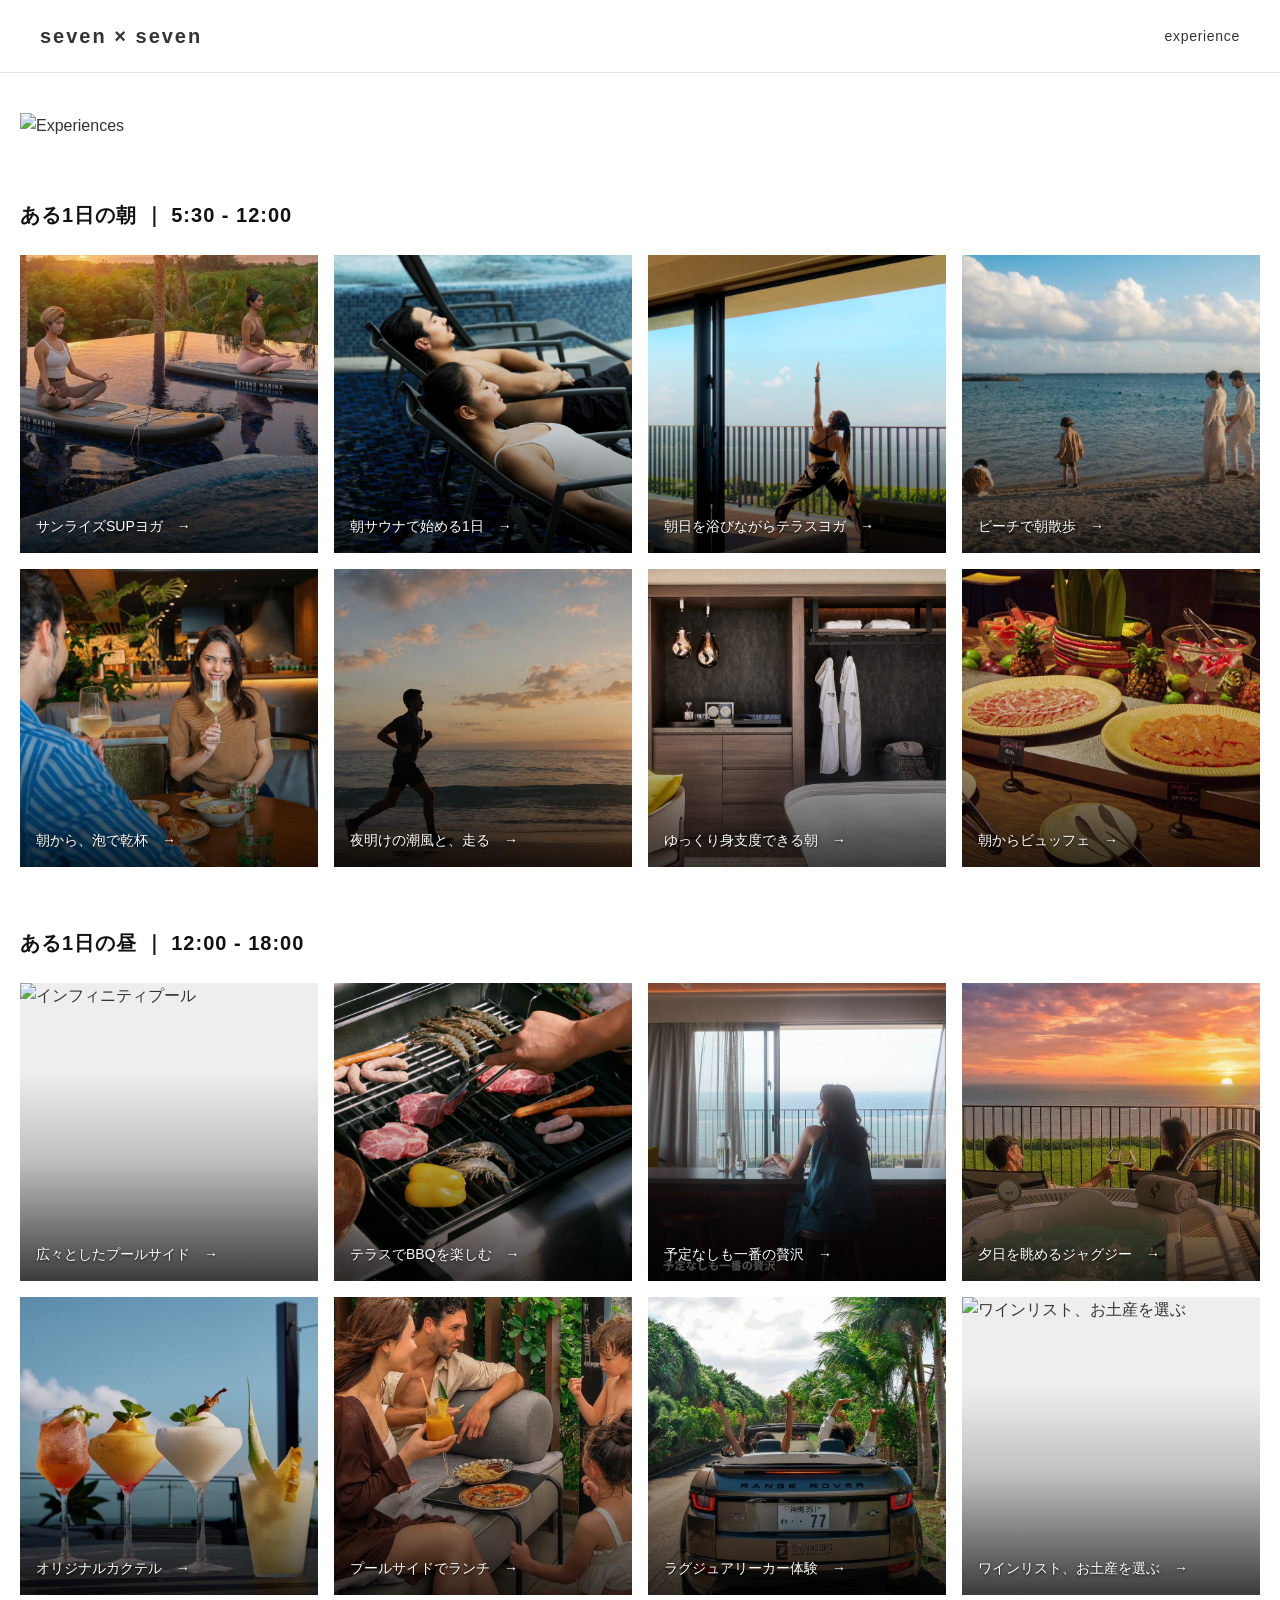
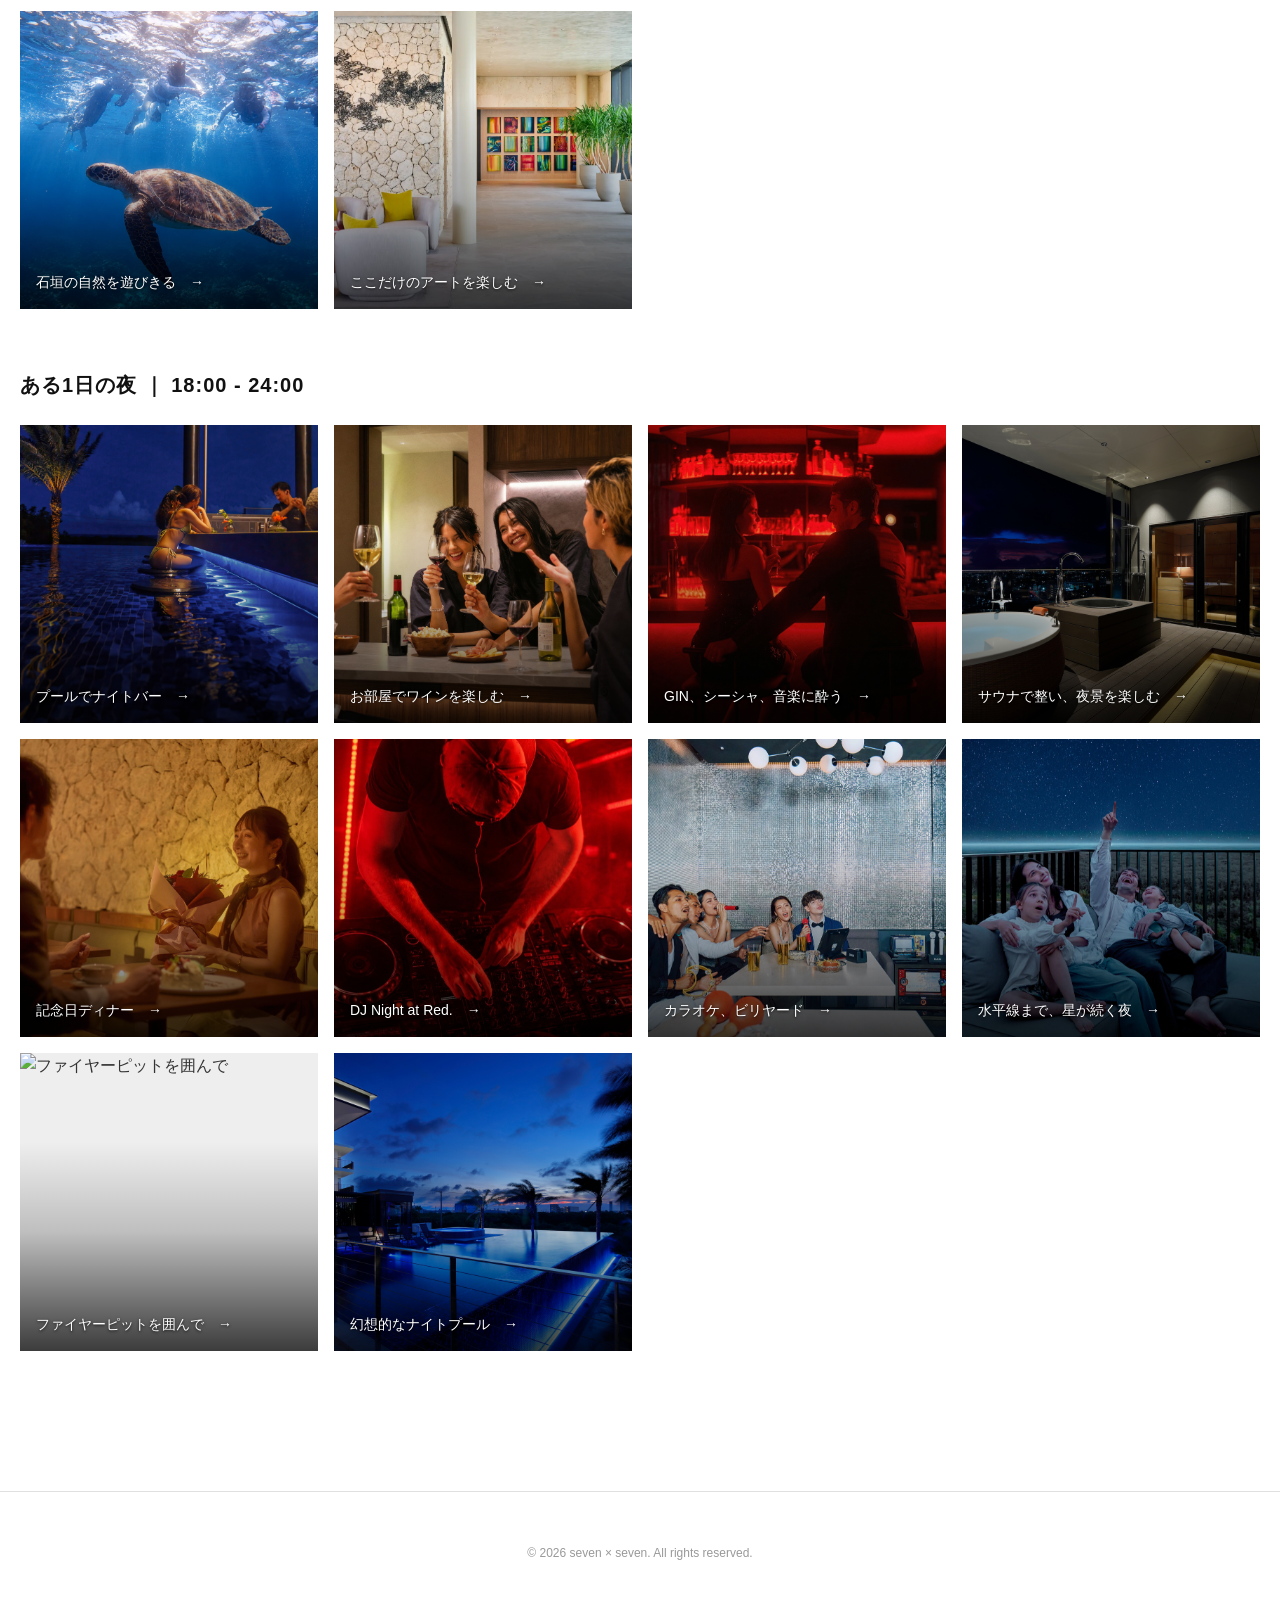
==== commit d7e10a79: "Update index.html" ====
--- a/demo01/index.html
+++ b/demo01/index.html
@@ -38,7 +38,7 @@
                      data-tags="SUP,ヨガ,要予約"
                      data-link="#">
                     <img src="images/morning_01.jpg" alt="サンライズSUPヨガ">
-                    <span class="card-label">サンライズSUPヨガ</span>
+                    <span class="card-label">サンライズSUPヨガ　→</span>
                 </div>
                 
                 <div class="card-item" 
@@ -49,7 +49,7 @@
                      data-tags="85°C,水風呂 2種,無料"
                      data-link="#">
                     <img src="images/morning_02.jpg" alt="朝サウナで始める1日">
-                    <span class="card-label">朝サウナで始める1日</span>
+                    <span class="card-label">朝サウナで始める1日　→</span>
                 </div>
 
                 <div class="card-item" 
@@ -60,7 +60,7 @@
                      data-tags="ヨガ,客室テラス,無料"
                      data-link="#">
                     <img src="images/morning_03.jpg" alt="朝日を浴びながらテラスヨガ">
-                    <span class="card-label">朝日を浴びながらテラスヨガ</span>
+                    <span class="card-label">朝日を浴びながらテラスヨガ　→</span>
                 </div>
 
                 <div class="card-item" 
@@ -71,7 +71,7 @@
                      data-tags="ビーチ,自然,散策"
                      data-link="#">
                     <img src="images/morning_04.jpg" alt="ビーチで朝散歩">
-                    <span class="card-label">ビーチで朝散歩</span>
+                    <span class="card-label">ビーチで朝散歩　→</span>
                 </div>
 
                 <div class="card-item" 
@@ -82,7 +82,7 @@
                      data-tags="朝食,ワイン,BATIDA"
                      data-link="#">
                     <img src="images/morning_05.jpg" alt="朝から、泡で乾杯">
-                    <span class="card-label">朝から、泡で乾杯</span>
+                    <span class="card-label">朝から、泡で乾杯　→</span>
                 </div>
 
                 <div class="card-item" 
@@ -93,7 +93,7 @@
                      data-tags="ランニング,海岸線,アクティブ"
                      data-link="#">
                     <img src="images/morning_06.jpg" alt="夜明けの潮風と、走る">
-                    <span class="card-label">夜明けの潮風と、走る</span>
+                    <span class="card-label">夜明けの潮風と、走る　→</span>
                 </div>
 
                 <div class="card-item" 
@@ -104,7 +104,7 @@
                      data-tags="客室,アメニティ,リラックス"
                      data-link="#">
                     <img src="images/morning_07.jpg" alt="ゆっくり身支度できる朝">
-                    <span class="card-label">ゆっくり身支度できる朝</span>
+                    <span class="card-label">ゆっくり身支度できる朝　→</span>
                 </div>
 
                 <div class="card-item" 
@@ -115,7 +115,7 @@
                      data-tags="ビュッフェ,島野菜,地産地消"
                      data-link="#">
                     <img src="images/morning_08.jpg" alt="朝からビュッフェ">
-                    <span class="card-label">朝からビュッフェ</span>
+                    <span class="card-label">朝からビュッフェ　→</span>
                 </div>
             </div>
         </section>
@@ -132,7 +132,7 @@
                      data-tags="インフィニティ,絶景,要温水"
                      data-link="#">
                     <img src="images/afternoon_01.jpg" alt="インフィニティプール">
-                    <span class="card-label">広々としたプールサイド</span>
+                    <span class="card-label">広々としたプールサイド　→</span>
                 </div>
 
                 <div class="card-item" 
@@ -143,7 +143,7 @@
                      data-tags="BBQ,石垣牛,予約制"
                      data-link="#">
                     <img src="images/afternoon_02.jpg" alt="テラスでBBQを楽しむ">
-                    <span class="card-label">テラスでBBQを楽しむ</span>
+                    <span class="card-label">テラスでBBQを楽しむ　→</span>
                 </div>
 
                 <div class="card-item" 
@@ -154,7 +154,7 @@
                      data-tags="客室,オーシャンビュー,静寂"
                      data-link="#">
                     <img src="images/afternoon_03.jpg" alt="予定なしも一番の贅沢">
-                    <span class="card-label">予定なしも一番の贅沢</span>
+                    <span class="card-label">予定なしも一番の贅沢　→</span>
                 </div>
 
                 <div class="card-item" 
@@ -165,7 +165,7 @@
                      data-tags="ジャグジー,サンセット,プライベート"
                      data-link="#">
                     <img src="images/afternoon_04.jpg" alt="夕日を眺めるジャグジー">
-                    <span class="card-label">夕日を眺めるジャグジー</span>
+                    <span class="card-label">夕日を眺めるジャグジー　→</span>
                 </div>
 
                 <div class="card-item" 
@@ -176,7 +176,7 @@
                      data-tags="カクテル,特製南国フルーツ,Red."
                      data-link="#">
                     <img src="images/afternoon_05.jpg" alt="トロピカルカクテル">
-                    <span class="card-label">オリジナルカクテル</span>
+                    <span class="card-label">オリジナルカクテル　→</span>
                 </div>
 
                 <div class="card-item" 
@@ -187,7 +187,7 @@
                      data-tags="ランチ,プールサイド,特製バーガー"
                      data-link="#">
                     <img src="images/afternoon_06.jpg" alt="プールサイドでランチ">
-                    <span class="card-label">プールサイドでランチ</span>
+                    <span class="card-label">プールサイドでランチ　→</span>
                 </div>
 
                 <div class="card-item" 
@@ -198,7 +198,7 @@
                      data-tags="レンタカー,オープンカー,要免許"
                      data-link="#">
                     <img src="images/afternoon_07.jpg" alt="ラグジュアリーカー体験">
-                    <span class="card-label">ラグジュアリーカー体験</span>
+                    <span class="card-label">ラグジュアリーカー体験　→</span>
                 </div>
 
                 <div class="card-item" 
@@ -209,7 +209,7 @@
                      data-tags="ウイスキー,自然派ワイン,リカーサロン"
                      data-link="#">
                     <img src="images/afternoon_08.jpg" alt="ワインリスト、お土産を選ぶ">
-                    <span class="card-label">ワインリスト、お土産を選ぶ</span>
+                    <span class="card-label">ワインリスト、お土産を選ぶ　→</span>
                 </div>
 
                 <div class="card-item" 
@@ -220,7 +220,7 @@
                      data-tags="シュノーケル,ウミガメ,ガイド付"
                      data-link="#">
                     <img src="images/afternoon_09.jpg" alt="石垣の自然を遊びきる">
-                    <span class="card-label">石垣の自然を遊びきる</span>
+                    <span class="card-label">石垣の自然を遊びきる　→</span>
                 </div>
 
                 <div class="card-item" 
@@ -231,7 +231,7 @@
                      data-tags="現代アート,写真作品,ギャラリー"
                      data-link="#">
                     <img src="images/afternoon_10.jpg" alt="ここだけのアートを楽しむ">
-                    <span class="card-label">ここだけのアートを楽しむ</span>
+                    <span class="card-label">ここだけのアートを楽しむ　→</span>
                 </div>
             </div>
         </section>
@@ -248,7 +248,7 @@
                      data-tags="ナイトプール,水中照明,温水対応"
                      data-link="#">
                     <img src="images/night_01.jpg" alt="プールでナイトバー">
-                    <span class="card-label">プールでナイトバー</span>
+                    <span class="card-label">プールでナイトバー　→</span>
                 </div>
 
                 <div class="card-item" 
@@ -259,7 +259,7 @@
                      data-tags="インルーム,自然派ワイン,プライベート"
                      data-link="#">
                     <img src="images/night_02.jpg" alt="お部屋でワインを楽しむ">
-                    <span class="card-label">お部屋でワインを楽しむ</span>
+                    <span class="card-label">お部屋でワインを楽しむ　→</span>
                 </div>
 
                 <div class="card-item" 
@@ -270,7 +270,7 @@
                      data-tags="シーシャ,Red.,深夜営業"
                      data-link="#">
                     <img src="images/night_03.jpg" alt="GIN、シーシャ、音楽に酔う">
-                    <span class="card-label">GIN、シーシャ、音楽に酔う</span>
+                    <span class="card-label">GIN、シーシャ、音楽に酔う　→</span>
                 </div>
 
                 <div class="card-item" 
@@ -281,7 +281,7 @@
                      data-tags="夜サウナ,外気浴,星空"
                      data-link="#">
                     <img src="images/night_04.jpg" alt="サウナで整い、夜景を楽しむ">
-                    <span class="card-label">サウナで整い、夜景を楽しむ</span>
+                    <span class="card-label">サウナで整い、夜景を楽しむ　→</span>
                 </div>
 
                 <div class="card-item" 
@@ -292,7 +292,7 @@
                      data-tags="記念日,アニバーサリー,要予約"
                      data-link="#">
                     <img src="images/night_05.jpg" alt="記念日ディナー">
-                    <span class="card-label">記念日ディナー</span>
+                    <span class="card-label">記念日ディナー　→</span>
                 </div>
 
                 <div class="card-item" 
@@ -303,7 +303,7 @@
                      data-tags="DJ,ミュージック,Red."
                      data-link="#">
                     <img src="images/night_06.jpg" alt="DJ Night at Red.">
-                    <span class="card-label">DJ Night at Red.</span>
+                    <span class="card-label">DJ Night at Red.　→</span>
                 </div>
 
                 <div class="card-item" 
@@ -314,7 +314,7 @@
                      data-tags="ラウンジ,カクテル,語らい"
                      data-link="#">
                     <img src="images/night_07.jpg" alt="カラオケ、ビリヤード">
-                    <span class="card-label">カラオケ、ビリヤード</span>
+                    <span class="card-label">カラオケ、ビリヤード　→</span>
                 </div>
 
                 <div class="card-item" 
@@ -325,7 +325,7 @@
                      data-tags="天の川,星空観察,ルーフトップ"
                      data-link="#">
                     <img src="images/night_08.jpg" alt="水平線まで、星が続く夜">
-                    <span class="card-label">水平線まで、星が続く夜</span>
+                    <span class="card-label">水平線まで、星が続く夜　→</span>
                 </div>
 
                 <div class="card-item" 
@@ -336,7 +336,7 @@
                      data-tags="ファイヤーピット,暖炉,ドリンク手配可"
                      data-link="#">
                     <img src="images/night_09.jpg" alt="ファイヤーピットを囲んで">
-                    <span class="card-label">ファイヤーピットを囲んで</span>
+                    <span class="card-label">ファイヤーピットを囲んで　→</span>
                 </div>
 
                 <div class="card-item" 
@@ -347,7 +347,7 @@
                      data-tags="ライトアップ,絶景,ナイトタイム"
                      data-link="#">
                     <img src="images/night_10.jpg" alt="幻想的なナイトプール">
-                    <span class="card-label">幻想的なナイトプール</span>
+                    <span class="card-label">幻想的なナイトプール　→</span>
                 </div>
             </div>
         </section>
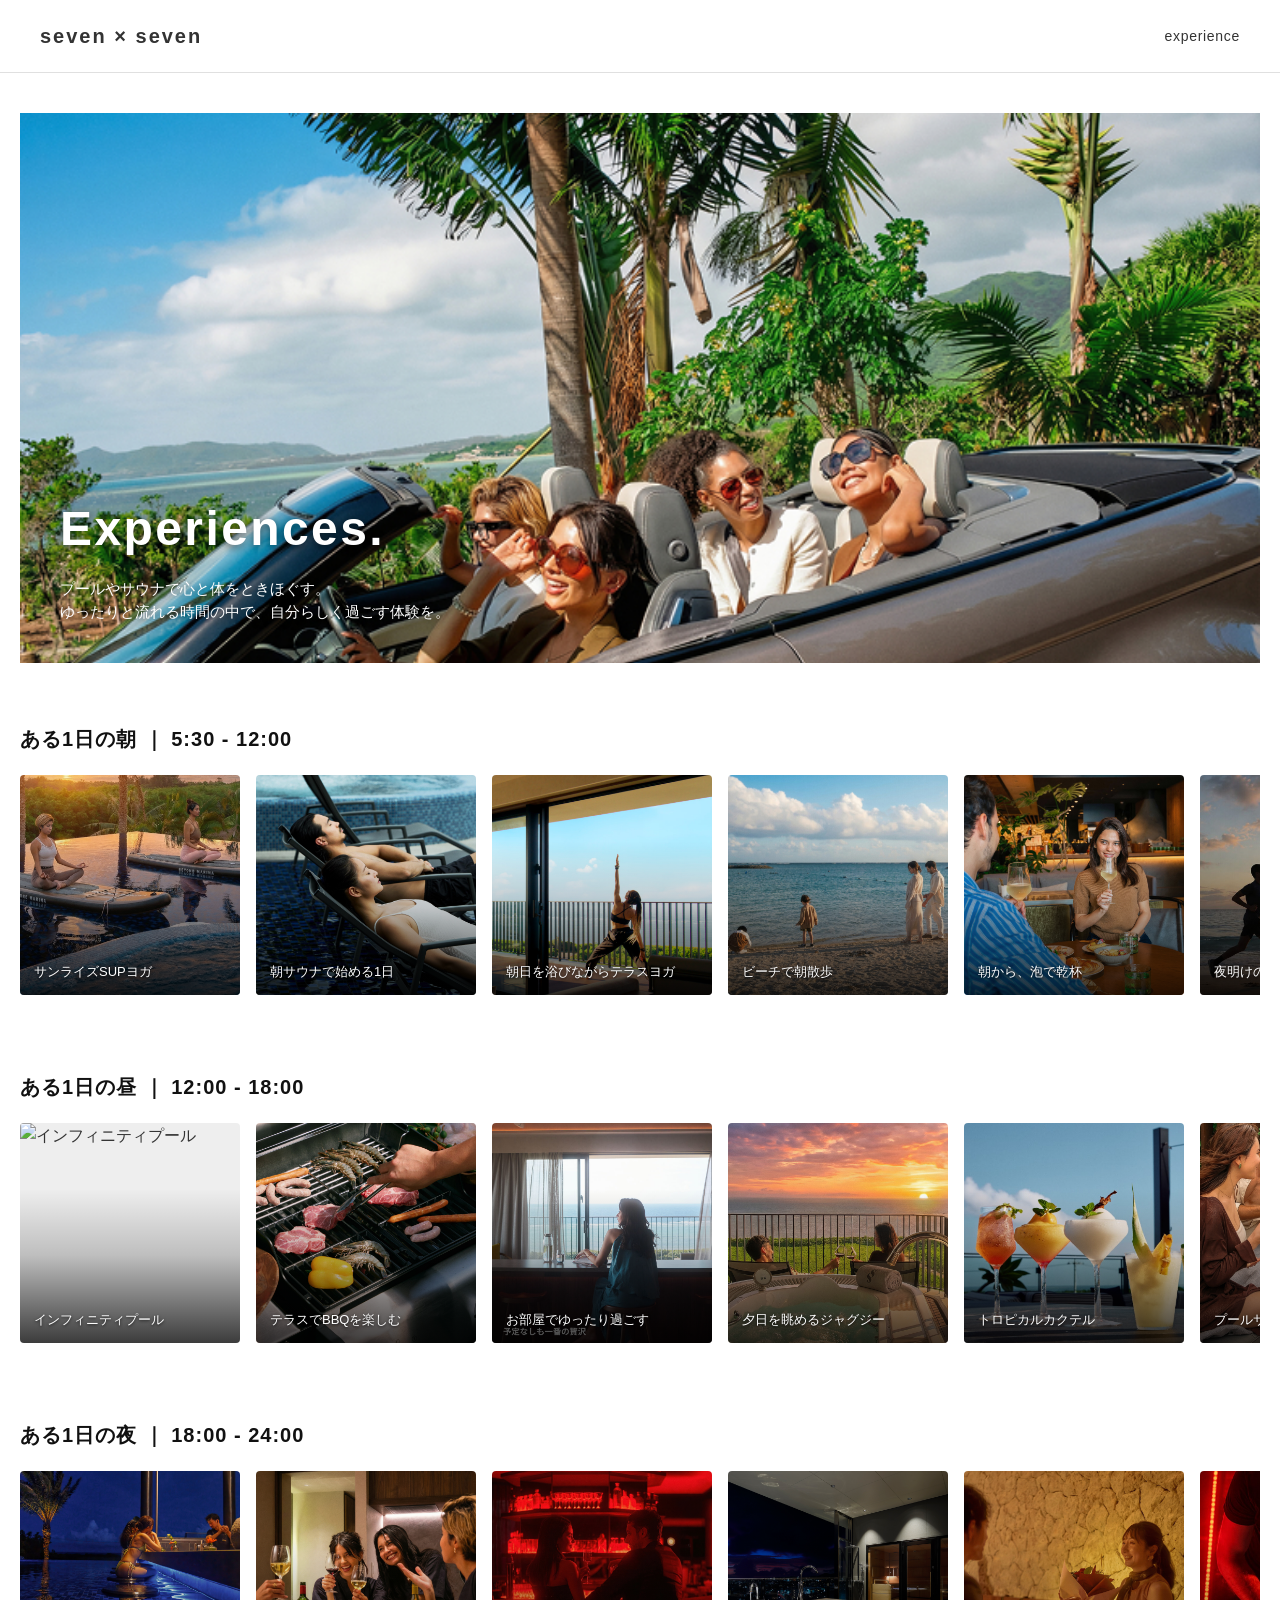
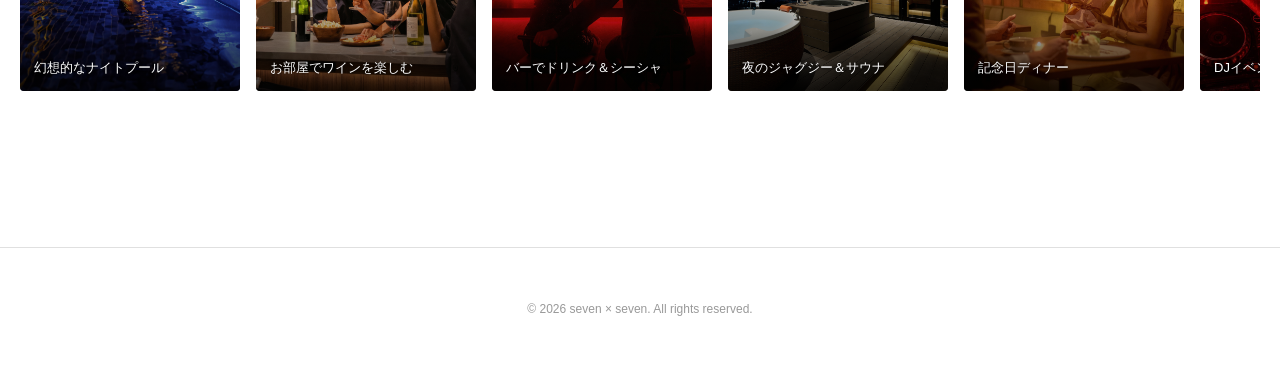
==== commit 7e9b33c0: "Update index.html" ====
--- a/demo01/index.html
+++ b/demo01/index.html
@@ -18,10 +18,10 @@
         <!-- メインヒーロービジュアル（KVはクリック不可） -->
         <section class="hero-section">
             <div class="hero-img-box">
-                <img src="images/kv.jpg" alt="Experiences">
+                <img src="images/explore_kv.jpg" alt="Experiences">
                 <div class="hero-overlay-text">
                     <h1>Experiences.</h1>
-                    <p>朝の静けさも、昼の熱さも、夜の深さも。<br>石垣には、自分だけの過ごし方がある。</p>
+                    <p>プールやサウナで心と体をときほぐす。<br>ゆったりと流れる時間の中で、自分らしく過ごす体験を。</p>
                 </div>
             </div>
         </section>
@@ -38,7 +38,7 @@
                      data-tags="SUP,ヨガ,要予約"
                      data-link="#">
                     <img src="images/morning_01.jpg" alt="サンライズSUPヨガ">
-                    <span class="card-label">サンライズSUPヨガ　→</span>
+                    <span class="card-label">サンライズSUPヨガ</span>
                 </div>
                 
                 <div class="card-item" 
@@ -49,7 +49,7 @@
                      data-tags="85°C,水風呂 2種,無料"
                      data-link="#">
                     <img src="images/morning_02.jpg" alt="朝サウナで始める1日">
-                    <span class="card-label">朝サウナで始める1日　→</span>
+                    <span class="card-label">朝サウナで始める1日</span>
                 </div>
 
                 <div class="card-item" 
@@ -60,7 +60,7 @@
                      data-tags="ヨガ,客室テラス,無料"
                      data-link="#">
                     <img src="images/morning_03.jpg" alt="朝日を浴びながらテラスヨガ">
-                    <span class="card-label">朝日を浴びながらテラスヨガ　→</span>
+                    <span class="card-label">朝日を浴びながらテラスヨガ</span>
                 </div>
 
                 <div class="card-item" 
@@ -71,7 +71,7 @@
                      data-tags="ビーチ,自然,散策"
                      data-link="#">
                     <img src="images/morning_04.jpg" alt="ビーチで朝散歩">
-                    <span class="card-label">ビーチで朝散歩　→</span>
+                    <span class="card-label">ビーチで朝散歩</span>
                 </div>
 
                 <div class="card-item" 
@@ -82,7 +82,7 @@
                      data-tags="朝食,ワイン,BATIDA"
                      data-link="#">
                     <img src="images/morning_05.jpg" alt="朝から、泡で乾杯">
-                    <span class="card-label">朝から、泡で乾杯　→</span>
+                    <span class="card-label">朝から、泡で乾杯</span>
                 </div>
 
                 <div class="card-item" 
@@ -93,7 +93,7 @@
                      data-tags="ランニング,海岸線,アクティブ"
                      data-link="#">
                     <img src="images/morning_06.jpg" alt="夜明けの潮風と、走る">
-                    <span class="card-label">夜明けの潮風と、走る　→</span>
+                    <span class="card-label">夜明けの潮風と、走る</span>
                 </div>
 
                 <div class="card-item" 
@@ -104,7 +104,7 @@
                      data-tags="客室,アメニティ,リラックス"
                      data-link="#">
                     <img src="images/morning_07.jpg" alt="ゆっくり身支度できる朝">
-                    <span class="card-label">ゆっくり身支度できる朝　→</span>
+                    <span class="card-label">ゆっくり身支度できる朝</span>
                 </div>
 
                 <div class="card-item" 
@@ -115,7 +115,7 @@
                      data-tags="ビュッフェ,島野菜,地産地消"
                      data-link="#">
                     <img src="images/morning_08.jpg" alt="朝からビュッフェ">
-                    <span class="card-label">朝からビュッフェ　→</span>
+                    <span class="card-label">朝からビュッフェ</span>
                 </div>
             </div>
         </section>
@@ -125,14 +125,14 @@
             <h2 class="block-title">ある1日の昼 ｜ 12:00 - 18:00</h2>
             <div class="card-grid col-5">
                 <div class="card-item" 
-                     data-title="広々としたプールサイド" 
+                     data-title="インフィニティプール" 
                      data-time="10:00 - 18:00 · pool deck"
                      data-desc="広々としたプールサイドで地平線と一体になるリゾート体験を。" 
                      data-img="images/afternoon_01.jpg" 
                      data-tags="インフィニティ,絶景,要温水"
                      data-link="#">
                     <img src="images/afternoon_01.jpg" alt="インフィニティプール">
-                    <span class="card-label">広々としたプールサイド　→</span>
+                    <span class="card-label">インフィニティプール</span>
                 </div>
 
                 <div class="card-item" 
@@ -143,18 +143,18 @@
                      data-tags="BBQ,石垣牛,予約制"
                      data-link="#">
                     <img src="images/afternoon_02.jpg" alt="テラスでBBQを楽しむ">
-                    <span class="card-label">テラスでBBQを楽しむ　→</span>
-                </div>
-
-                <div class="card-item" 
-                     data-title="予定なしも一番の贅沢" 
+                    <span class="card-label">テラスでBBQを楽しむ</span>
+                </div>
+
+                <div class="card-item" 
+                     data-title="お部屋でゆったり過ごす" 
                      data-time="all day · guest room"
                      data-desc="心地よい風が通り抜ける室内で、上質な家具と音響に包まれる午後の休日。" 
                      data-img="images/afternoon_03.jpg" 
                      data-tags="客室,オーシャンビュー,静寂"
                      data-link="#">
-                    <img src="images/afternoon_03.jpg" alt="予定なしも一番の贅沢">
-                    <span class="card-label">予定なしも一番の贅沢　→</span>
+                    <img src="images/afternoon_03.jpg" alt="お部屋でゆったり過ごす">
+                    <span class="card-label">お部屋でゆったり過ごす</span>
                 </div>
 
                 <div class="card-item" 
@@ -165,73 +165,73 @@
                      data-tags="ジャグジー,サンセット,プライベート"
                      data-link="#">
                     <img src="images/afternoon_04.jpg" alt="夕日を眺めるジャグジー">
-                    <span class="card-label">夕日を眺めるジャグジー　→</span>
-                </div>
-
-                <div class="card-item" 
-                     data-title="オリジナルカクテル" 
+                    <span class="card-label">夕日を眺めるジャグジー</span>
+                </div>
+
+                <div class="card-item" 
+                     data-title="トロピカルカクテル" 
                      data-time="11:00 - 23:00 · Red. Bar"
                      data-desc="旬のマンゴーやパッションフルーツをあしらった至極の特製南国カクテル。" 
                      data-img="images/afternoon_05.jpg" 
                      data-tags="カクテル,特製南国フルーツ,Red."
                      data-link="#">
                     <img src="images/afternoon_05.jpg" alt="トロピカルカクテル">
-                    <span class="card-label">オリジナルカクテル　→</span>
-                </div>
-
-                <div class="card-item" 
-                     data-title="プールサイドでランチ" 
+                    <span class="card-label">トロピカルカクテル</span>
+                </div>
+
+                <div class="card-item" 
+                     data-title="プールサイドランチ" 
                      data-time="11:30 - 15:00 · pool side"
                      data-desc="太陽と風を感じながら味わうシェフ特製のアジアン＆ラテンウエスタン料理。" 
                      data-img="images/afternoon_06.jpg" 
                      data-tags="ランチ,プールサイド,特製バーガー"
                      data-link="#">
-                    <img src="images/afternoon_06.jpg" alt="プールサイドでランチ">
-                    <span class="card-label">プールサイドでランチ　→</span>
-                </div>
-
-                <div class="card-item" 
-                     data-title="ラグジュアリーカー体験" 
+                    <img src="images/afternoon_06.jpg" alt="プールサイドランチ">
+                    <span class="card-label">プールサイドランチ</span>
+                </div>
+
+                <div class="card-item" 
+                     data-title="オープンカーでドライブ" 
                      data-time="9:00 - 18:00 · rental station"
                      data-desc="上質な輸入ラグジュアリーカーで石垣島の美しい海沿いを軽快にドライブ。" 
                      data-img="images/afternoon_07.jpg" 
                      data-tags="レンタカー,オープンカー,要免許"
                      data-link="#">
-                    <img src="images/afternoon_07.jpg" alt="ラグジュアリーカー体験">
-                    <span class="card-label">ラグジュアリーカー体験　→</span>
-                </div>
-
-                <div class="card-item" 
-                     data-title="ワインリスト、お土産を選ぶ" 
+                    <img src="images/afternoon_07.jpg" alt="オープンカーでドライブ">
+                    <span class="card-label">オープンカーでドライブ</span>
+                </div>
+
+                <div class="card-item" 
+                     data-title="こだわりのドリンク・リカー" 
                      data-time="14:00 - 22:00 · Red. Bar"
                      data-desc="世界中から厳選した銘酒やウイスキー、オーガニックワインが並ぶ特別なラウンジ。" 
                      data-img="images/afternoon_08.jpg" 
                      data-tags="ウイスキー,自然派ワイン,リカーサロン"
                      data-link="#">
-                    <img src="images/afternoon_08.jpg" alt="ワインリスト、お土産を選ぶ">
-                    <span class="card-label">ワインリスト、お土産を選ぶ　→</span>
-                </div>
-
-                <div class="card-item" 
-                     data-title="石垣の自然を遊びきる" 
+                    <img src="images/afternoon_08.jpg" alt="こだわりのドリンク・リカー">
+                    <span class="card-label">こだわりのドリンク・リカー</span>
+                </div>
+
+                <div class="card-item" 
+                     data-title="シュノーケリングで海へ" 
                      data-time="13:00 - 16:00 · sea point"
                      data-desc="透明度の極めて高い石垣の美ら海で、ウミガメやカラフルな熱帯魚に出会う。" 
                      data-img="images/afternoon_09.jpg" 
                      data-tags="シュノーケル,ウミガメ,ガイド付"
                      data-link="#">
-                    <img src="images/afternoon_09.jpg" alt="石垣の自然を遊びきる">
-                    <span class="card-label">石垣の自然を遊びきる　→</span>
-                </div>
-
-                <div class="card-item" 
-                     data-title="ここだけのアートを楽しむ" 
+                    <img src="images/afternoon_09.jpg" alt="シュノーケリングで海へ">
+                    <span class="card-label">シュノーケリングで海へ</span>
+                </div>
+
+                <div class="card-item" 
+                     data-title="アートに触れる滞在" 
                      data-time="all day · gallery space"
                      data-desc="新進気鋭のアーティストによるポップで洗練された作品が洗練された滞在を演出。" 
                      data-img="images/afternoon_10.jpg" 
                      data-tags="現代アート,写真作品,ギャラリー"
                      data-link="#">
-                    <img src="images/afternoon_10.jpg" alt="ここだけのアートを楽しむ">
-                    <span class="card-label">ここだけのアートを楽しむ　→</span>
+                    <img src="images/afternoon_10.jpg" alt="アートに触れる滞在">
+                    <span class="card-label">アートに触れる滞在</span>
                 </div>
             </div>
         </section>
@@ -241,14 +241,14 @@
             <h2 class="block-title">ある1日の夜 ｜ 18:00 - 24:00</h2>
             <div class="card-grid col-5">
                 <div class="card-item" 
-                     data-title="プールでナイトバー" 
+                     data-title="幻想的なナイトプール" 
                      data-time="18:00 - 23:00 · night pool"
                      data-desc="水中ライトと水中スピーカーが織りなす幻想的な光と音の世界。" 
                      data-img="images/night_01.jpg" 
                      data-tags="ナイトプール,水中照明,温水対応"
                      data-link="#">
-                    <img src="images/night_01.jpg" alt="プールでナイトバー">
-                    <span class="card-label">プールでナイトバー　→</span>
+                    <img src="images/night_01.jpg" alt="幻想的なナイトプール">
+                    <span class="card-label">幻想的なナイトプール</span>
                 </div>
 
                 <div class="card-item" 
@@ -259,29 +259,29 @@
                      data-tags="インルーム,自然派ワイン,プライベート"
                      data-link="#">
                     <img src="images/night_02.jpg" alt="お部屋でワインを楽しむ">
-                    <span class="card-label">お部屋でワインを楽しむ　→</span>
-                </div>
-
-                <div class="card-item" 
-                     data-title="GIN、シーシャ、音楽に酔う" 
+                    <span class="card-label">お部屋でワインを楽しむ</span>
+                </div>
+
+                <div class="card-item" 
+                     data-title="バーでドリンク＆シーシャ" 
                      data-time="20:00 - 2:00 · Red. Bar"
                      data-desc="ディープなレッドに包まれた大人のバーラウンジで特別なシーシャ体験。" 
                      data-img="images/night_03.jpg" 
                      data-tags="シーシャ,Red.,深夜営業"
                      data-link="#">
-                    <img src="images/night_03.jpg" alt="GIN、シーシャ、音楽に酔う">
-                    <span class="card-label">GIN、シーシャ、音楽に酔う　→</span>
-                </div>
-
-                <div class="card-item" 
-                     data-title="サウナで整い、夜景を楽しむ" 
+                    <img src="images/night_03.jpg" alt="バーでドリンク＆シーシャ">
+                    <span class="card-label">バーでドリンク＆シーシャ</span>
+                </div>
+
+                <div class="card-item" 
+                     data-title="夜のジャグジー＆サウナ" 
                      data-time="18:00 - 23:00 · spa area"
                      data-desc="ライトダウンされたサウナと満天の星空を望む夜の外気浴で深まる整い。" 
                      data-img="images/night_04.jpg" 
                      data-tags="夜サウナ,外気浴,星空"
                      data-link="#">
-                    <img src="images/night_04.jpg" alt="サウナで整い、夜景を楽しむ">
-                    <span class="card-label">サウナで整い、夜景を楽しむ　→</span>
+                    <img src="images/night_04.jpg" alt="夜のジャグジー＆サウナ">
+                    <span class="card-label">夜のジャグジー＆サウナ</span>
                 </div>
 
                 <div class="card-item" 
@@ -292,40 +292,40 @@
                      data-tags="記念日,アニバーサリー,要予約"
                      data-link="#">
                     <img src="images/night_05.jpg" alt="記念日ディナー">
-                    <span class="card-label">記念日ディナー　→</span>
-                </div>
-
-                <div class="card-item" 
-                     data-title="DJ Night at Red." 
+                    <span class="card-label">記念日ディナー</span>
+                </div>
+
+                <div class="card-item" 
+                     data-title="DJイベント" 
                      data-time="21:00 - 24:00 · Lounge"
                      data-desc="国内外から招致したゲストDJによる最先端の音空間イベント。" 
                      data-img="images/night_06.jpg" 
                      data-tags="DJ,ミュージック,Red."
                      data-link="#">
-                    <img src="images/night_06.jpg" alt="DJ Night at Red.">
-                    <span class="card-label">DJ Night at Red.　→</span>
-                </div>
-
-                <div class="card-item" 
-                     data-title="カラオケ、ビリヤード" 
+                    <img src="images/night_06.jpg" alt="DJイベント">
+                    <span class="card-label">DJイベント</span>
+                </div>
+
+                <div class="card-item" 
+                     data-title="モダンラウンジで歓談" 
                      data-time="18:00 - 23:00 · main lounge"
                      data-desc="洗練されたインテリアが彩るラウンジで仲間たちと語り明かす夜。" 
                      data-img="images/night_07.jpg" 
                      data-tags="ラウンジ,カクテル,語らい"
                      data-link="#">
-                    <img src="images/night_07.jpg" alt="カラオケ、ビリヤード">
-                    <span class="card-label">カラオケ、ビリヤード　→</span>
-                </div>
-
-                <div class="card-item" 
-                     data-title="水平線まで、星が続く夜" 
+                    <img src="images/night_07.jpg" alt="モダンラウンジで歓談">
+                    <span class="card-label">モダンラウンジで歓談</span>
+                </div>
+
+                <div class="card-item" 
+                     data-title="満天の星空を眺める" 
                      data-time="21:00 - 23:00 · rooftop"
                      data-desc="光害の少ない石垣島特有の天然のプラネタリウムで天の川を観賞。" 
                      data-img="images/night_08.jpg" 
                      data-tags="天の川,星空観察,ルーフトップ"
                      data-link="#">
-                    <img src="images/night_08.jpg" alt="水平線まで、星が続く夜">
-                    <span class="card-label">水平線まで、星が続く夜　→</span>
+                    <img src="images/night_08.jpg" alt="満天の星空を眺める">
+                    <span class="card-label">満天の星空を眺める</span>
                 </div>
 
                 <div class="card-item" 
@@ -336,18 +336,18 @@
                      data-tags="ファイヤーピット,暖炉,ドリンク手配可"
                      data-link="#">
                     <img src="images/night_09.jpg" alt="ファイヤーピットを囲んで">
-                    <span class="card-label">ファイヤーピットを囲んで　→</span>
-                </div>
-
-                <div class="card-item" 
-                     data-title="幻想的なナイトプール" 
+                    <span class="card-label">ファイヤーピットを囲んで</span>
+                </div>
+
+                <div class="card-item" 
+                     data-title="ライトアッププール" 
                      data-time="18:00 - 23:00 · pool side"
                      data-desc="美しい水中光に浮かび上がるリゾート全景を眺めるラグジュアリーナイト。" 
                      data-img="images/night_10.jpg" 
                      data-tags="ライトアップ,絶景,ナイトタイム"
                      data-link="#">
-                    <img src="images/night_10.jpg" alt="幻想的なナイトプール">
-                    <span class="card-label">幻想的なナイトプール　→</span>
+                    <img src="images/night_10.jpg" alt="ライトアッププール">
+                    <span class="card-label">ライトアッププール</span>
                 </div>
             </div>
         </section>
--- a/demo01/style.css
+++ b/demo01/style.css
@@ -1,6 +1,10 @@
 /* ==========================================================================
    ベース設定
    ========================================================================== */
+html {
+    scroll-behavior: smooth;
+}
+
 body {
     font-family: 'Helvetica Neue', Arial, 'Hiragino Kaku Gothic ProN', 'Hiragino Sans', Meiryo, sans-serif;
     margin: 0;
@@ -78,7 +82,7 @@
 }
 
 /* ==========================================================================
-   正方形ギャラリーパネル
+   PC・SP共通：1行横スクロール ＆ 1枚ずつカチッと止まるスナップアニメーション
    ========================================================================== */
 .experience-block {
     margin-bottom: 60px;
@@ -87,23 +91,36 @@
 .block-title {
     font-size: 20px;
     font-weight: bold;
-    margin-bottom: 24px;
+    margin-bottom: 20px;
     letter-spacing: 0.05em;
     color: #111;
 }
 
+/* コンテナ：1行（1段）固定 ＆ スナップ設定 */
 .card-grid {
-    display: grid;
-    grid-template-columns: repeat(4, 1fr);
+    display: flex !important;
+    flex-direction: row !important;
+    flex-wrap: nowrap !important;
+    overflow-x: auto !important;
+    scroll-snap-type: x mandatory;         /* ★横方向に強制ピタッとストップ */
+    scroll-behavior: smooth;               /* スムースアニメーション */
+    -webkit-overflow-scrolling: touch;     /* iOSの滑らかな慣性スクロール */
     gap: 16px;
-}
-
+    padding-bottom: 16px;
+}
+
+/* カード要素：1行に収まる正方形アイテム */
 .card-item {
     position: relative;
-    aspect-ratio: 1 / 1;
+    width: 220px !important;              /* PCでのカード1枚あたりの横幅 */
+    height: 220px !important;             /* 正方形サイズ */
+    flex-shrink: 0 !important;            /* つぶれ防止 */
+    scroll-snap-align: start;             /* ★スクロール停止位置を各カードの左端に合わせる */
+    scroll-snap-stop: always;             /* ★フリック時も1枚（1列）ずつしっかり止まる */
     overflow: hidden;
     background-color: #eee;
     cursor: pointer;
+    border-radius: 4px;
 }
 
 .card-item img {
@@ -118,6 +135,7 @@
     transform: scale(1.06);
 }
 
+/* グラデーションオーバーレイ */
 .card-item::after {
     content: '';
     position: absolute;
@@ -128,19 +146,35 @@
 
 .card-label {
     position: absolute;
-    bottom: 16px;
-    left: 16px;
-    right: 16px;
-    color: #fff;
-    font-size: 14px;
+    bottom: 14px;
+    left: 14px;
+    right: 14px;
+    color: #fff;
+    font-size: 13px;
     font-weight: 500;
     z-index: 2;
-    line-height: 1.4;
+    line-height: 1.35;
     text-shadow: 0 1px 3px rgba(0,0,0,0.8);
 }
 
-/* ==========================================================================
-   ★ 画像添付のモーダルUI完全再現スタイリング
+/* スクロールバーのデザイン */
+.card-grid::-webkit-scrollbar {
+    height: 6px;
+}
+.card-grid::-webkit-scrollbar-track {
+    background: #f0f0f0;
+    border-radius: 3px;
+}
+.card-grid::-webkit-scrollbar-thumb {
+    background: #ccc;
+    border-radius: 3px;
+}
+.card-grid::-webkit-scrollbar-thumb:hover {
+    background: #999;
+}
+
+/* ==========================================================================
+   モーダルウィンドウ（Pop-up）スタイル
    ========================================================================== */
 .modal-overlay {
     display: none;
@@ -177,7 +211,6 @@
     to { transform: scale(1); opacity: 1; }
 }
 
-/* 丸形閉じるボタン */
 .modal-close-circle {
     position: absolute;
     top: 20px;
@@ -202,7 +235,6 @@
     background-color: rgba(255, 255, 255, 0.4);
 }
 
-/* 背景画像＆暗いグラデーション */
 .modal-bg-img {
     position: absolute;
     inset: 0;
@@ -230,7 +262,6 @@
     );
 }
 
-/* モーダル内部コンテンツ */
 .modal-content-inner {
     position: absolute;
     bottom: 0;
@@ -266,7 +297,6 @@
     margin: 0 0 20px;
 }
 
-/* タグチップ群 */
 .modal-tags-container {
     display: flex;
     flex-wrap: wrap;
@@ -284,7 +314,6 @@
     backdrop-filter: blur(4px);
 }
 
-/* View more ボタン */
 .modal-action-btn {
     display: inline-flex;
     align-items: center;
@@ -315,7 +344,7 @@
 }
 
 /* ==========================================================================
-   スマートフォン（SP）表示：2段カルーセル ＆ モーダルSP最適化
+   スマートフォン（SP）用調整（カードを画面幅の約45%にして見切れ演出）
    ========================================================================== */
 @media (max-width: 768px) {
     header {
@@ -335,25 +364,10 @@
         font-size: 32px;
     }
 
-    /* SP用 2段カルーセル */
-    .card-grid {
-        display: flex !important;
-        flex-direction: column !important;
-        flex-wrap: wrap !important;
-        height: 360px !important;
-        overflow-x: auto !important;
-        scroll-snap-type: x mandatory;
-        -webkit-overflow-scrolling: touch;
-        gap: 12px !important;
-        padding-bottom: 15px;
-    }
-
+    /* スマホ画面に合わせてカード幅と高さをアスペクト比正方形で調整 */
     .card-item {
-        width: 45% !important;
-        height: calc(50% - 6px) !important;
-        aspect-ratio: auto !important;
-        flex-shrink: 0 !important;
-        scroll-snap-align: start;
+        width: 155px !important;             /* スマホで2枚＋チラ見せに最適な幅 */
+        height: 155px !important;
     }
 
     .card-label {
@@ -363,7 +377,6 @@
         right: 10px;
     }
 
-    /* SP用 モーダル画面調整 */
     .modal-card {
         height: 520px;
         border-radius: 16px;
@@ -382,8 +395,4 @@
         line-height: 1.5;
         margin-bottom: 16px;
     }
-
-    .modal-tags-container {
-        margin-bottom: 18px;
-    }
-}
+}
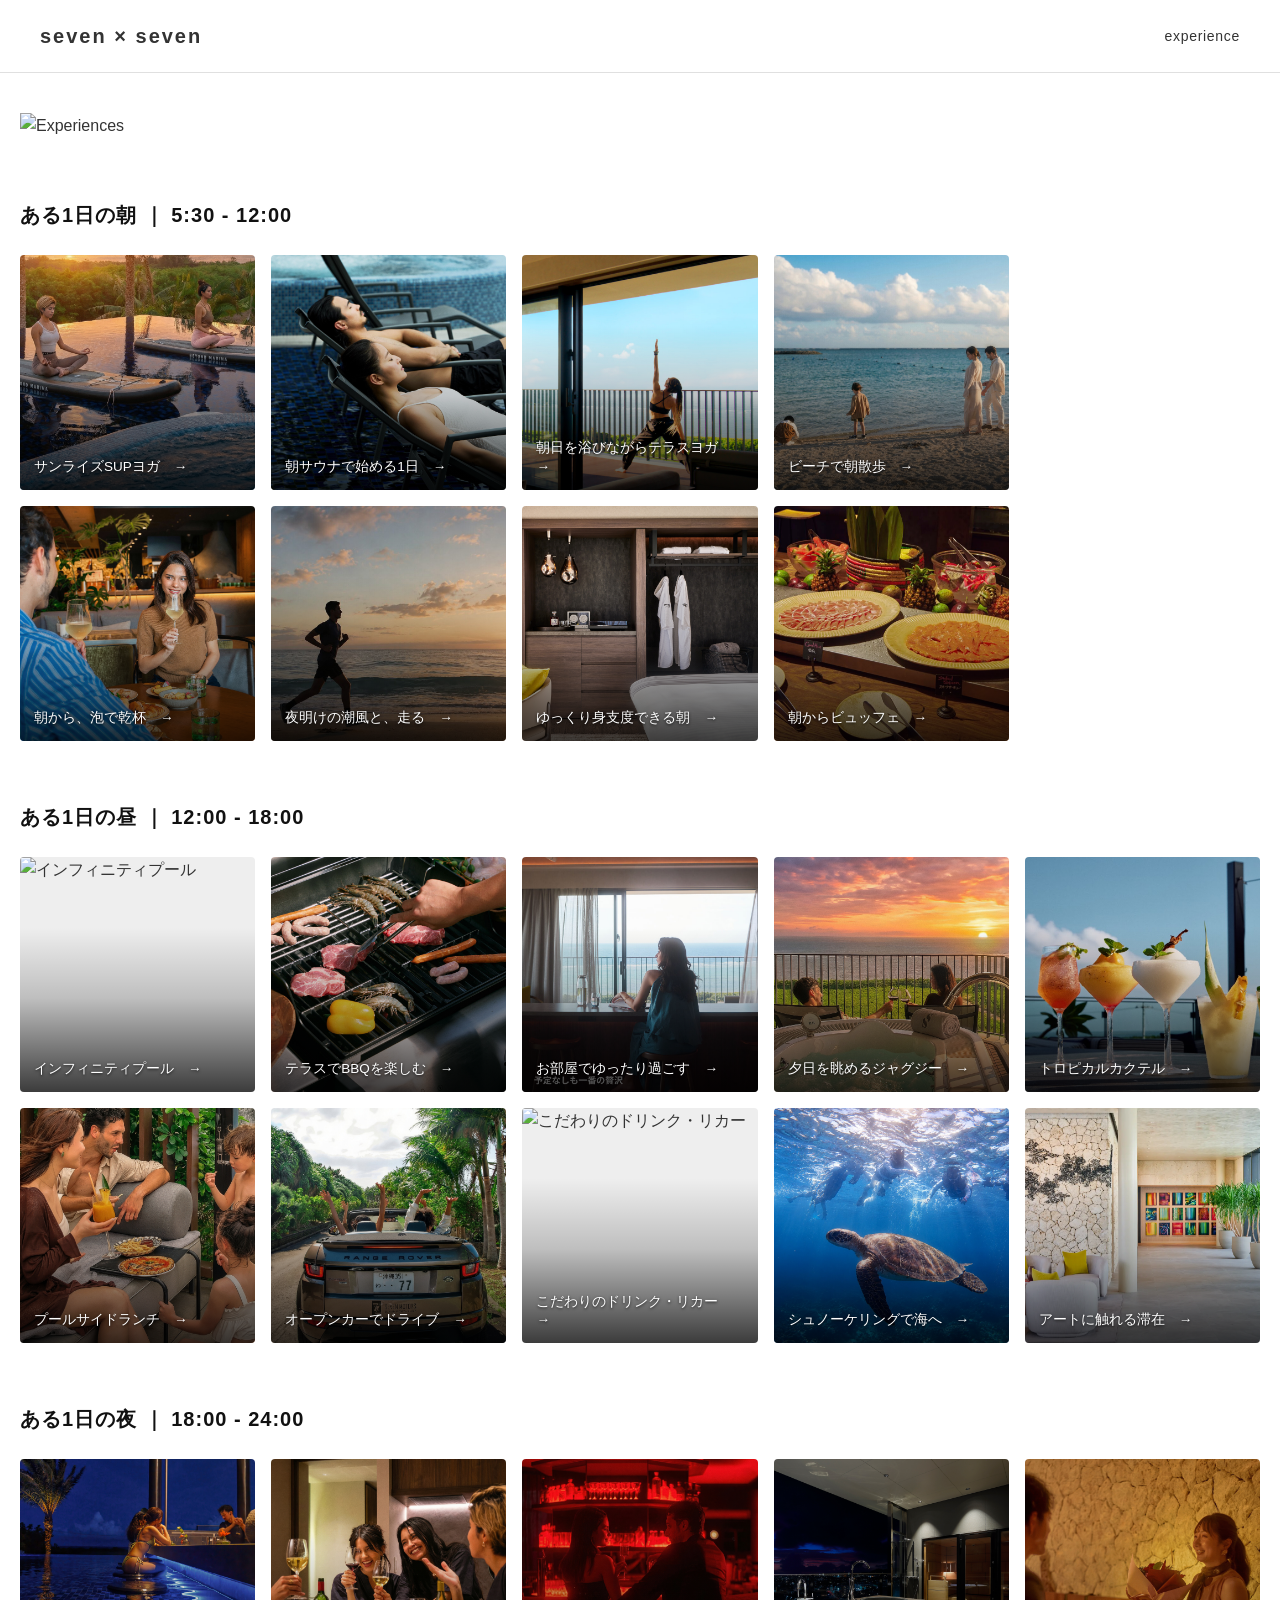
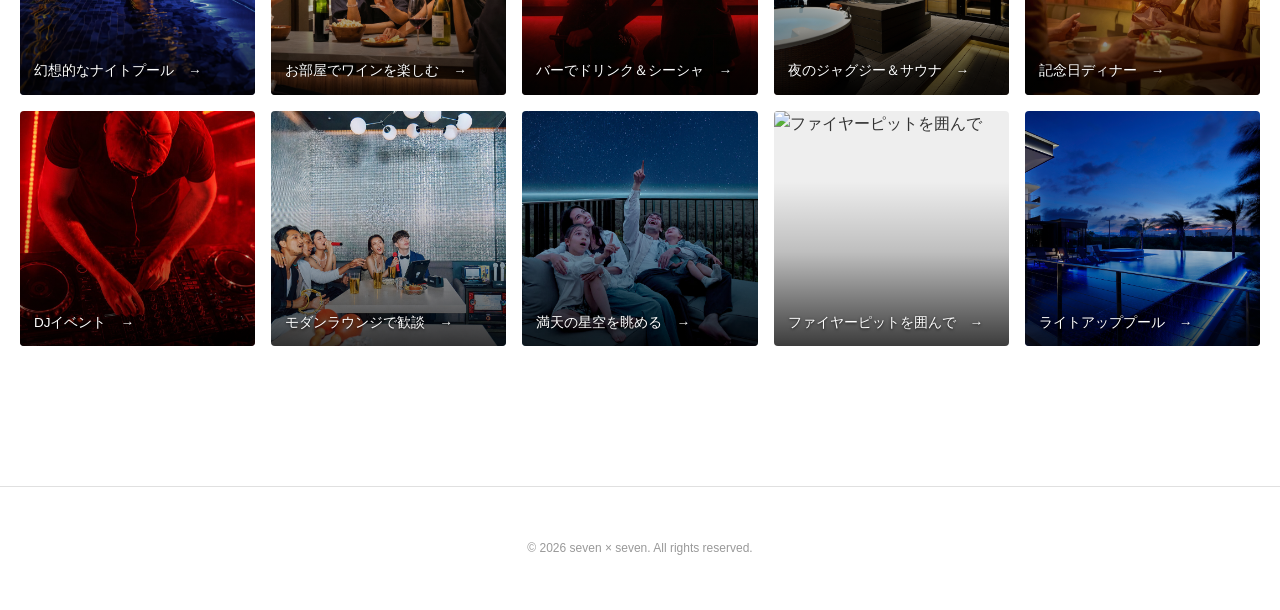
==== commit f9b8f215: "Update index.html" ====
--- a/demo01/index.html
+++ b/demo01/index.html
@@ -15,10 +15,10 @@
     </header>
 
     <main>
-        <!-- メインヒーロービジュアル（KVはクリック不可） -->
+        <!-- メインヒーロービジュアル -->
         <section class="hero-section">
             <div class="hero-img-box">
-                <img src="images/explore_kv.jpg" alt="Experiences">
+                <img src="images/kv.jpg" alt="Experiences">
                 <div class="hero-overlay-text">
                     <h1>Experiences.</h1>
                     <p>プールやサウナで心と体をときほぐす。<br>ゆったりと流れる時間の中で、自分らしく過ごす体験を。</p>
@@ -29,7 +29,9 @@
         <!-- ① 朝セクション（ある1日の朝 ｜ 5:30 - 12:00） -->
         <section class="experience-block">
             <h2 class="block-title">ある1日の朝 ｜ 5:30 - 12:00</h2>
-            <div class="card-grid col-4">
+            
+            <!-- 朝：1行目（4枚） -->
+            <div class="card-grid">
                 <div class="card-item" 
                      data-title="サンライズSUPヨガ" 
                      data-time="5:30 - 8:00 · infinity pool"
@@ -38,7 +40,7 @@
                      data-tags="SUP,ヨガ,要予約"
                      data-link="#">
                     <img src="images/morning_01.jpg" alt="サンライズSUPヨガ">
-                    <span class="card-label">サンライズSUPヨガ</span>
+                    <span class="card-label">サンライズSUPヨガ　→</span>
                 </div>
                 
                 <div class="card-item" 
@@ -49,7 +51,7 @@
                      data-tags="85°C,水風呂 2種,無料"
                      data-link="#">
                     <img src="images/morning_02.jpg" alt="朝サウナで始める1日">
-                    <span class="card-label">朝サウナで始める1日</span>
+                    <span class="card-label">朝サウナで始める1日　→</span>
                 </div>
 
                 <div class="card-item" 
@@ -60,7 +62,7 @@
                      data-tags="ヨガ,客室テラス,無料"
                      data-link="#">
                     <img src="images/morning_03.jpg" alt="朝日を浴びながらテラスヨガ">
-                    <span class="card-label">朝日を浴びながらテラスヨガ</span>
+                    <span class="card-label">朝日を浴びながらテラスヨガ　→</span>
                 </div>
 
                 <div class="card-item" 
@@ -71,9 +73,12 @@
                      data-tags="ビーチ,自然,散策"
                      data-link="#">
                     <img src="images/morning_04.jpg" alt="ビーチで朝散歩">
-                    <span class="card-label">ビーチで朝散歩</span>
-                </div>
-
+                    <span class="card-label">ビーチで朝散歩　→</span>
+                </div>
+            </div>
+
+            <!-- 朝：2行目（4枚） -->
+            <div class="card-grid" style="margin-top: 16px;">
                 <div class="card-item" 
                      data-title="朝から、泡で乾杯" 
                      data-time="7:00 - 11:00 · restaurant BATIDA"
@@ -82,7 +87,7 @@
                      data-tags="朝食,ワイン,BATIDA"
                      data-link="#">
                     <img src="images/morning_05.jpg" alt="朝から、泡で乾杯">
-                    <span class="card-label">朝から、泡で乾杯</span>
+                    <span class="card-label">朝から、泡で乾杯　→</span>
                 </div>
 
                 <div class="card-item" 
@@ -93,7 +98,7 @@
                      data-tags="ランニング,海岸線,アクティブ"
                      data-link="#">
                     <img src="images/morning_06.jpg" alt="夜明けの潮風と、走る">
-                    <span class="card-label">夜明けの潮風と、走る</span>
+                    <span class="card-label">夜明けの潮風と、走る　→</span>
                 </div>
 
                 <div class="card-item" 
@@ -104,7 +109,7 @@
                      data-tags="客室,アメニティ,リラックス"
                      data-link="#">
                     <img src="images/morning_07.jpg" alt="ゆっくり身支度できる朝">
-                    <span class="card-label">ゆっくり身支度できる朝</span>
+                    <span class="card-label">ゆっくり身支度できる朝　→</span>
                 </div>
 
                 <div class="card-item" 
@@ -115,7 +120,7 @@
                      data-tags="ビュッフェ,島野菜,地産地消"
                      data-link="#">
                     <img src="images/morning_08.jpg" alt="朝からビュッフェ">
-                    <span class="card-label">朝からビュッフェ</span>
+                    <span class="card-label">朝からビュッフェ　→</span>
                 </div>
             </div>
         </section>
@@ -123,7 +128,9 @@
         <!-- ② 昼セクション（ある1日の昼 ｜ 12:00 - 18:00） -->
         <section class="experience-block">
             <h2 class="block-title">ある1日の昼 ｜ 12:00 - 18:00</h2>
-            <div class="card-grid col-5">
+            
+            <!-- 昼：1行目（5枚） -->
+            <div class="card-grid">
                 <div class="card-item" 
                      data-title="インフィニティプール" 
                      data-time="10:00 - 18:00 · pool deck"
@@ -132,7 +139,7 @@
                      data-tags="インフィニティ,絶景,要温水"
                      data-link="#">
                     <img src="images/afternoon_01.jpg" alt="インフィニティプール">
-                    <span class="card-label">インフィニティプール</span>
+                    <span class="card-label">インフィニティプール　→</span>
                 </div>
 
                 <div class="card-item" 
@@ -143,7 +150,7 @@
                      data-tags="BBQ,石垣牛,予約制"
                      data-link="#">
                     <img src="images/afternoon_02.jpg" alt="テラスでBBQを楽しむ">
-                    <span class="card-label">テラスでBBQを楽しむ</span>
+                    <span class="card-label">テラスでBBQを楽しむ　→</span>
                 </div>
 
                 <div class="card-item" 
@@ -154,7 +161,7 @@
                      data-tags="客室,オーシャンビュー,静寂"
                      data-link="#">
                     <img src="images/afternoon_03.jpg" alt="お部屋でゆったり過ごす">
-                    <span class="card-label">お部屋でゆったり過ごす</span>
+                    <span class="card-label">お部屋でゆったり過ごす　→</span>
                 </div>
 
                 <div class="card-item" 
@@ -165,7 +172,7 @@
                      data-tags="ジャグジー,サンセット,プライベート"
                      data-link="#">
                     <img src="images/afternoon_04.jpg" alt="夕日を眺めるジャグジー">
-                    <span class="card-label">夕日を眺めるジャグジー</span>
+                    <span class="card-label">夕日を眺めるジャグジー　→</span>
                 </div>
 
                 <div class="card-item" 
@@ -176,9 +183,12 @@
                      data-tags="カクテル,特製南国フルーツ,Red."
                      data-link="#">
                     <img src="images/afternoon_05.jpg" alt="トロピカルカクテル">
-                    <span class="card-label">トロピカルカクテル</span>
-                </div>
-
+                    <span class="card-label">トロピカルカクテル　→</span>
+                </div>
+            </div>
+
+            <!-- 昼：2行目（5枚） -->
+            <div class="card-grid" style="margin-top: 16px;">
                 <div class="card-item" 
                      data-title="プールサイドランチ" 
                      data-time="11:30 - 15:00 · pool side"
@@ -187,7 +197,7 @@
                      data-tags="ランチ,プールサイド,特製バーガー"
                      data-link="#">
                     <img src="images/afternoon_06.jpg" alt="プールサイドランチ">
-                    <span class="card-label">プールサイドランチ</span>
+                    <span class="card-label">プールサイドランチ　→</span>
                 </div>
 
                 <div class="card-item" 
@@ -198,7 +208,7 @@
                      data-tags="レンタカー,オープンカー,要免許"
                      data-link="#">
                     <img src="images/afternoon_07.jpg" alt="オープンカーでドライブ">
-                    <span class="card-label">オープンカーでドライブ</span>
+                    <span class="card-label">オープンカーでドライブ　→</span>
                 </div>
 
                 <div class="card-item" 
@@ -209,7 +219,7 @@
                      data-tags="ウイスキー,自然派ワイン,リカーサロン"
                      data-link="#">
                     <img src="images/afternoon_08.jpg" alt="こだわりのドリンク・リカー">
-                    <span class="card-label">こだわりのドリンク・リカー</span>
+                    <span class="card-label">こだわりのドリンク・リカー　→</span>
                 </div>
 
                 <div class="card-item" 
@@ -220,7 +230,7 @@
                      data-tags="シュノーケル,ウミガメ,ガイド付"
                      data-link="#">
                     <img src="images/afternoon_09.jpg" alt="シュノーケリングで海へ">
-                    <span class="card-label">シュノーケリングで海へ</span>
+                    <span class="card-label">シュノーケリングで海へ　→</span>
                 </div>
 
                 <div class="card-item" 
@@ -231,7 +241,7 @@
                      data-tags="現代アート,写真作品,ギャラリー"
                      data-link="#">
                     <img src="images/afternoon_10.jpg" alt="アートに触れる滞在">
-                    <span class="card-label">アートに触れる滞在</span>
+                    <span class="card-label">アートに触れる滞在　→</span>
                 </div>
             </div>
         </section>
@@ -239,7 +249,9 @@
         <!-- ③ 夜セクション（ある1日の夜 ｜ 18:00 - 24:00） -->
         <section class="experience-block">
             <h2 class="block-title">ある1日の夜 ｜ 18:00 - 24:00</h2>
-            <div class="card-grid col-5">
+            
+            <!-- 夜：1行目（5枚） -->
+            <div class="card-grid">
                 <div class="card-item" 
                      data-title="幻想的なナイトプール" 
                      data-time="18:00 - 23:00 · night pool"
@@ -248,7 +260,7 @@
                      data-tags="ナイトプール,水中照明,温水対応"
                      data-link="#">
                     <img src="images/night_01.jpg" alt="幻想的なナイトプール">
-                    <span class="card-label">幻想的なナイトプール</span>
+                    <span class="card-label">幻想的なナイトプール　→</span>
                 </div>
 
                 <div class="card-item" 
@@ -259,7 +271,7 @@
                      data-tags="インルーム,自然派ワイン,プライベート"
                      data-link="#">
                     <img src="images/night_02.jpg" alt="お部屋でワインを楽しむ">
-                    <span class="card-label">お部屋でワインを楽しむ</span>
+                    <span class="card-label">お部屋でワインを楽しむ　→</span>
                 </div>
 
                 <div class="card-item" 
@@ -270,7 +282,7 @@
                      data-tags="シーシャ,Red.,深夜営業"
                      data-link="#">
                     <img src="images/night_03.jpg" alt="バーでドリンク＆シーシャ">
-                    <span class="card-label">バーでドリンク＆シーシャ</span>
+                    <span class="card-label">バーでドリンク＆シーシャ　→</span>
                 </div>
 
                 <div class="card-item" 
@@ -281,7 +293,7 @@
                      data-tags="夜サウナ,外気浴,星空"
                      data-link="#">
                     <img src="images/night_04.jpg" alt="夜のジャグジー＆サウナ">
-                    <span class="card-label">夜のジャグジー＆サウナ</span>
+                    <span class="card-label">夜のジャグジー＆サウナ　→</span>
                 </div>
 
                 <div class="card-item" 
@@ -292,9 +304,12 @@
                      data-tags="記念日,アニバーサリー,要予約"
                      data-link="#">
                     <img src="images/night_05.jpg" alt="記念日ディナー">
-                    <span class="card-label">記念日ディナー</span>
-                </div>
-
+                    <span class="card-label">記念日ディナー　→</span>
+                </div>
+            </div>
+
+            <!-- 夜：2行目（5枚） -->
+            <div class="card-grid" style="margin-top: 16px;">
                 <div class="card-item" 
                      data-title="DJイベント" 
                      data-time="21:00 - 24:00 · Lounge"
@@ -303,7 +318,7 @@
                      data-tags="DJ,ミュージック,Red."
                      data-link="#">
                     <img src="images/night_06.jpg" alt="DJイベント">
-                    <span class="card-label">DJイベント</span>
+                    <span class="card-label">DJイベント　→</span>
                 </div>
 
                 <div class="card-item" 
@@ -314,7 +329,7 @@
                      data-tags="ラウンジ,カクテル,語らい"
                      data-link="#">
                     <img src="images/night_07.jpg" alt="モダンラウンジで歓談">
-                    <span class="card-label">モダンラウンジで歓談</span>
+                    <span class="card-label">モダンラウンジで歓談　→</span>
                 </div>
 
                 <div class="card-item" 
@@ -325,7 +340,7 @@
                      data-tags="天の川,星空観察,ルーフトップ"
                      data-link="#">
                     <img src="images/night_08.jpg" alt="満天の星空を眺める">
-                    <span class="card-label">満天の星空を眺める</span>
+                    <span class="card-label">満天の星空を眺める　→</span>
                 </div>
 
                 <div class="card-item" 
@@ -336,7 +351,7 @@
                      data-tags="ファイヤーピット,暖炉,ドリンク手配可"
                      data-link="#">
                     <img src="images/night_09.jpg" alt="ファイヤーピットを囲んで">
-                    <span class="card-label">ファイヤーピットを囲んで</span>
+                    <span class="card-label">ファイヤーピットを囲んで　→</span>
                 </div>
 
                 <div class="card-item" 
@@ -347,34 +362,25 @@
                      data-tags="ライトアップ,絶景,ナイトタイム"
                      data-link="#">
                     <img src="images/night_10.jpg" alt="ライトアッププール">
-                    <span class="card-label">ライトアッププール</span>
+                    <span class="card-label">ライトアッププール　→</span>
                 </div>
             </div>
         </section>
     </main>
 
-    <!-- ★ モーダル画面（添付スクリーンショットの忠実再現UI） -->
+    <!-- モーダル画面 -->
     <div id="modal-container" class="modal-overlay">
         <div class="modal-card">
-            <!-- 閉じるボタン（右上丸ボタン） -->
             <button id="modal-close" class="modal-close-circle" aria-label="閉じる">&times;</button>
-            
-            <!-- 背景画像エリア -->
             <div class="modal-bg-img">
                 <img id="modal-img" src="" alt="モーダル画像">
                 <div class="modal-gradient-overlay"></div>
             </div>
-
-            <!-- モーダルテキスト・コンテンツ情報 -->
             <div class="modal-content-inner">
                 <div id="modal-time" class="modal-sub-info"></div>
                 <h3 id="modal-title" class="modal-main-title"></h3>
                 <p id="modal-desc" class="modal-description"></p>
-                
-                <!-- タグリスト -->
                 <div id="modal-tags" class="modal-tags-container"></div>
-                
-                <!-- View more ボタン -->
                 <a id="modal-link" class="modal-action-btn" href="#">View more &rarr;</a>
             </div>
         </div>
--- a/demo01/style.css
+++ b/demo01/style.css
@@ -82,7 +82,7 @@
 }
 
 /* ==========================================================================
-   PC・SP共通：1行横スクロール ＆ 1枚ずつカチッと止まるスナップアニメーション
+   PC版：横5枚 × 縦2行（10枚マトリクス）配置
    ========================================================================== */
 .experience-block {
     margin-bottom: 60px;
@@ -91,32 +91,23 @@
 .block-title {
     font-size: 20px;
     font-weight: bold;
-    margin-bottom: 20px;
+    margin-bottom: 24px;
     letter-spacing: 0.05em;
     color: #111;
 }
 
-/* コンテナ：1行（1段）固定 ＆ スナップ設定 */
+/* PC（769px以上）：1行に5枚並べるCSS Grid */
 .card-grid {
-    display: flex !important;
-    flex-direction: row !important;
-    flex-wrap: nowrap !important;
-    overflow-x: auto !important;
-    scroll-snap-type: x mandatory;         /* ★横方向に強制ピタッとストップ */
-    scroll-behavior: smooth;               /* スムースアニメーション */
-    -webkit-overflow-scrolling: touch;     /* iOSの滑らかな慣性スクロール */
-    gap: 16px;
-    padding-bottom: 16px;
-}
-
-/* カード要素：1行に収まる正方形アイテム */
+    display: grid !important;
+    grid-template-columns: repeat(5, 1fr) !important;
+    gap: 16px !important;
+}
+
 .card-item {
     position: relative;
-    width: 220px !important;              /* PCでのカード1枚あたりの横幅 */
-    height: 220px !important;             /* 正方形サイズ */
-    flex-shrink: 0 !important;            /* つぶれ防止 */
-    scroll-snap-align: start;             /* ★スクロール停止位置を各カードの左端に合わせる */
-    scroll-snap-stop: always;             /* ★フリック時も1枚（1列）ずつしっかり止まる */
+    width: 100% !important;
+    height: auto !important;
+    aspect-ratio: 1 / 1 !important; /* 完全な正方形 */
     overflow: hidden;
     background-color: #eee;
     cursor: pointer;
@@ -135,7 +126,7 @@
     transform: scale(1.06);
 }
 
-/* グラデーションオーバーレイ */
+/* 画像下部のグラデーションオーバーレイ */
 .card-item::after {
     content: '';
     position: absolute;
@@ -150,27 +141,11 @@
     left: 14px;
     right: 14px;
     color: #fff;
-    font-size: 13px;
+    font-size: 13.5px;
     font-weight: 500;
     z-index: 2;
     line-height: 1.35;
     text-shadow: 0 1px 3px rgba(0,0,0,0.8);
-}
-
-/* スクロールバーのデザイン */
-.card-grid::-webkit-scrollbar {
-    height: 6px;
-}
-.card-grid::-webkit-scrollbar-track {
-    background: #f0f0f0;
-    border-radius: 3px;
-}
-.card-grid::-webkit-scrollbar-thumb {
-    background: #ccc;
-    border-radius: 3px;
-}
-.card-grid::-webkit-scrollbar-thumb:hover {
-    background: #999;
 }
 
 /* ==========================================================================
@@ -344,7 +319,7 @@
 }
 
 /* ==========================================================================
-   スマートフォン（SP）用調整（カードを画面幅の約45%にして見切れ演出）
+   スマートフォン（SP）表示：1行（1段）並び ＆ 1枚ずつピタッとスナップストップ
    ========================================================================== */
 @media (max-width: 768px) {
     header {
@@ -364,19 +339,38 @@
         font-size: 32px;
     }
 
-    /* スマホ画面に合わせてカード幅と高さをアスペクト比正方形で調整 */
+    /* SP：1行（1段）で折り返さず横スクロールさせるコンテナ設定 */
+    .card-grid {
+        display: flex !important;
+        flex-direction: row !important;      /* 横一列に配置 */
+        flex-wrap: nowrap !important;        /* ★折り返しを禁止（1行固定） */
+        height: auto !important;             /* 高さはコンテンツに自動合わせ */
+        overflow-x: auto !important;         /* 横スクロール有効 */
+        scroll-snap-type: x mandatory;       /* ★1枚動くごとにピタッと止まる */
+        scroll-behavior: smooth;
+        -webkit-overflow-scrolling: touch;   /* iOSでの滑らかな操作感 */
+        gap: 12px !important;
+        padding-bottom: 12px;
+    }
+
+    /* SP：1枚ずつのカード設定 */
     .card-item {
-        width: 155px !important;             /* スマホで2枚＋チラ見せに最適な幅 */
-        height: 155px !important;
+        width: 160px !important;             /* スマホで2枚＋右端チラ見せのサイズ */
+        height: 160px !important;            /* 正方形サイズ */
+        aspect-ratio: 1 / 1 !important;
+        flex-shrink: 0 !important;           /* カードがつぶれないように固定 */
+        scroll-snap-align: start;            /* ★スワイプ時にカードの左端でカチッと止まる */
+        scroll-snap-stop: always;            /* ★フリック時も1枚ずつ確実に止まる */
     }
 
     .card-label {
-        font-size: 12px;
-        bottom: 10px;
-        left: 10px;
-        right: 10px;
-    }
-
+        font-size: 11.5px;
+        bottom: 8px;
+        left: 8px;
+        right: 8px;
+    }
+
+    /* モーダルSP最適化 */
     .modal-card {
         height: 520px;
         border-radius: 16px;
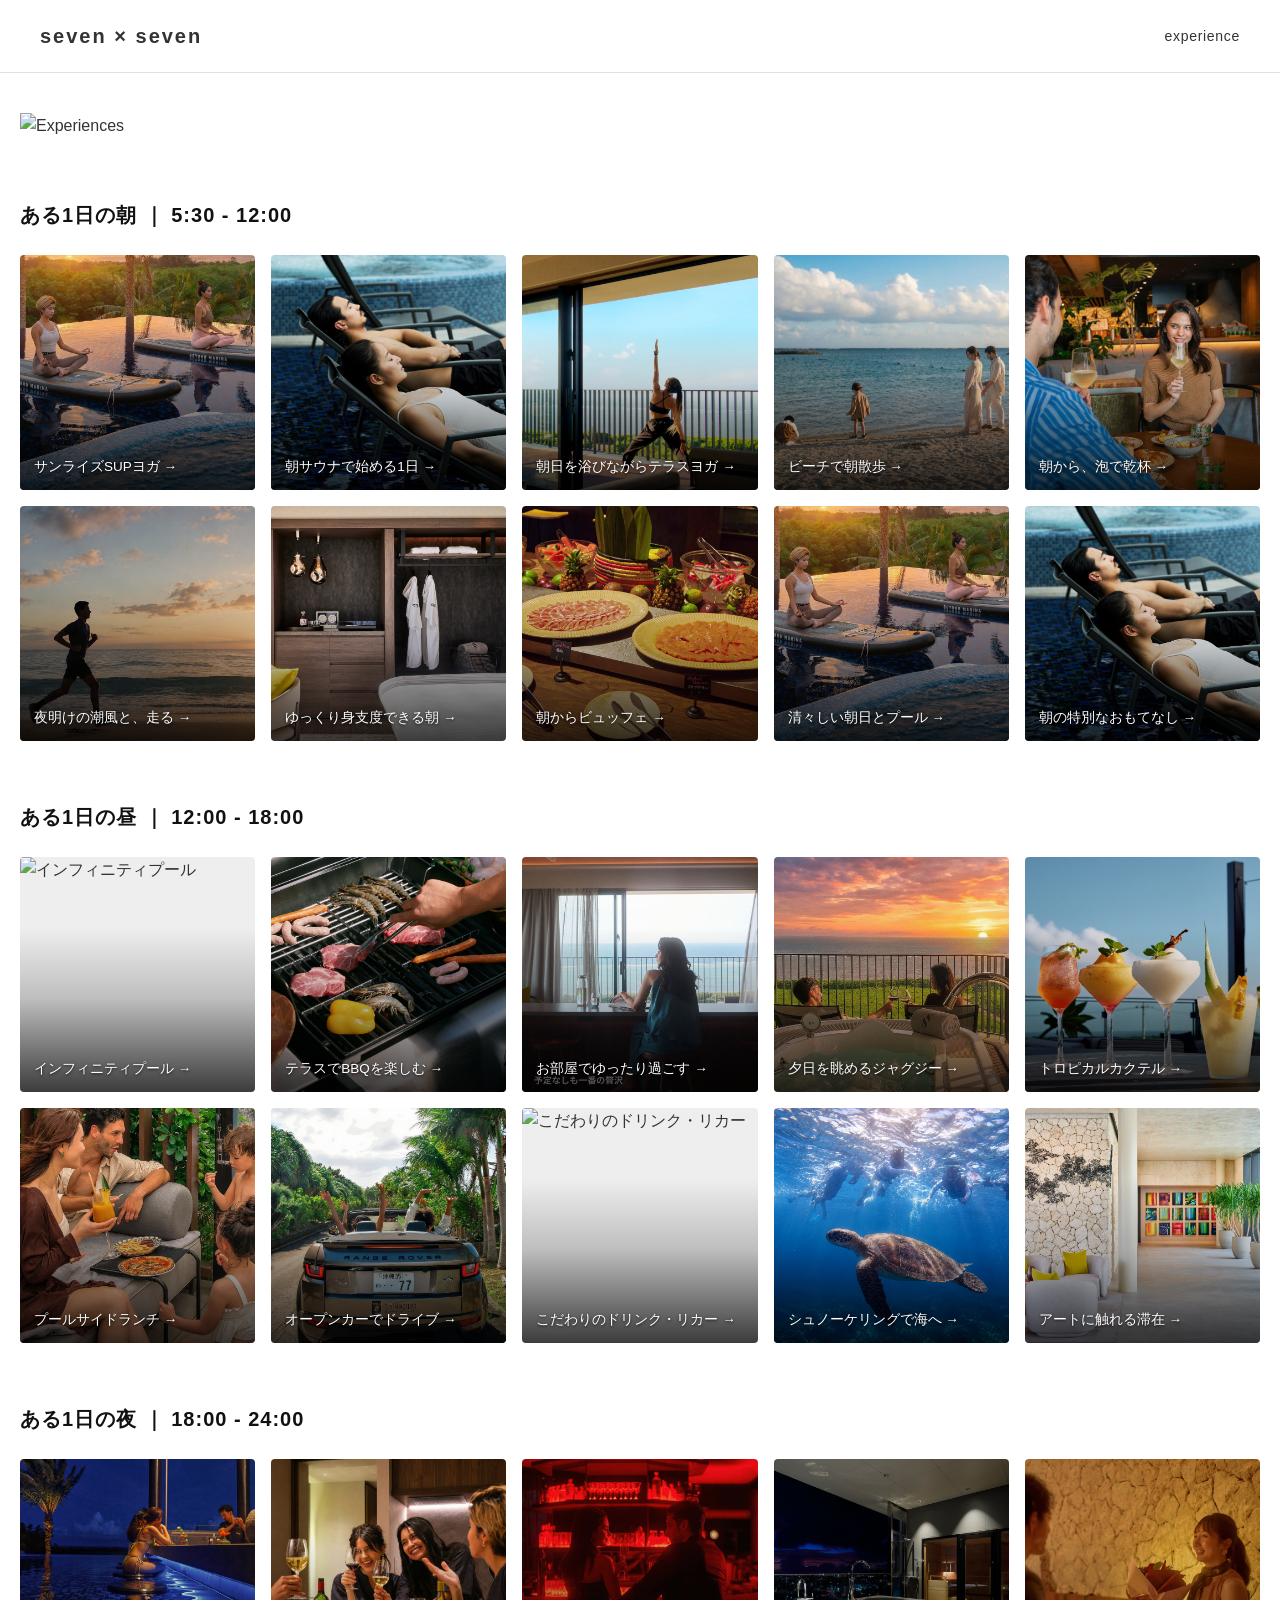
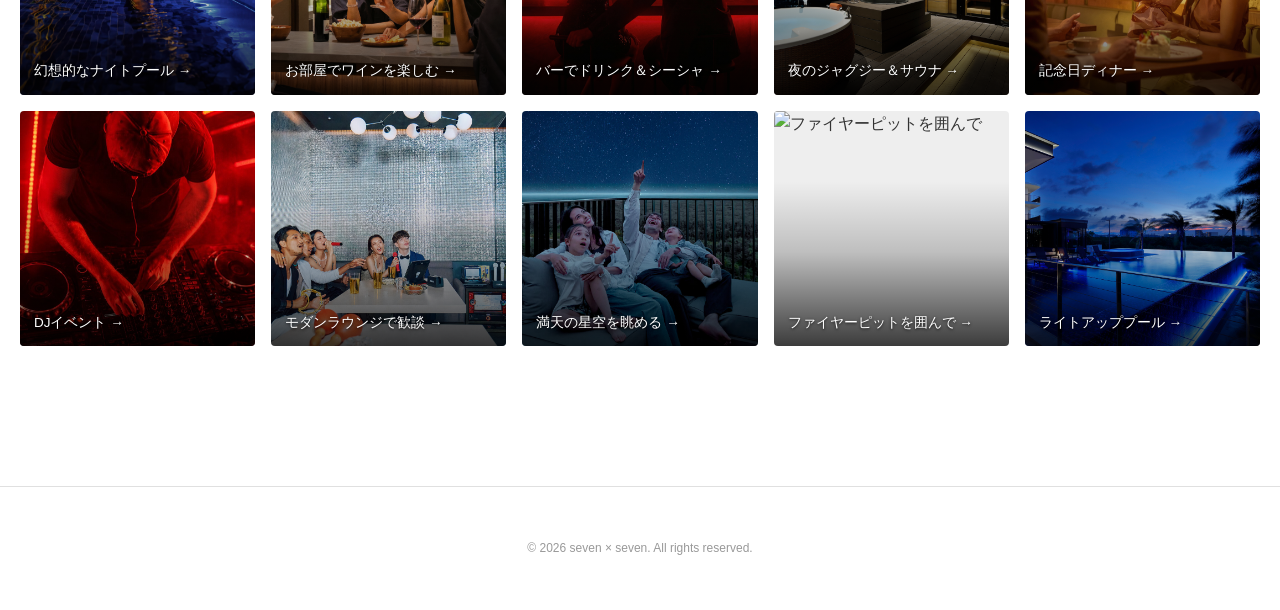
==== commit 0040b33f: "Update index.html" ====
--- a/demo01/index.html
+++ b/demo01/index.html
@@ -30,7 +30,7 @@
         <section class="experience-block">
             <h2 class="block-title">ある1日の朝 ｜ 5:30 - 12:00</h2>
             
-            <!-- 朝：1行目（4枚） -->
+            <!-- 朝：1行目（5枚） -->
             <div class="card-grid">
                 <div class="card-item" 
                      data-title="サンライズSUPヨガ" 
@@ -40,7 +40,7 @@
                      data-tags="SUP,ヨガ,要予約"
                      data-link="#">
                     <img src="images/morning_01.jpg" alt="サンライズSUPヨガ">
-                    <span class="card-label">サンライズSUPヨガ　→</span>
+                    <span class="card-label">サンライズSUPヨガ →</span>
                 </div>
                 
                 <div class="card-item" 
@@ -51,7 +51,7 @@
                      data-tags="85°C,水風呂 2種,無料"
                      data-link="#">
                     <img src="images/morning_02.jpg" alt="朝サウナで始める1日">
-                    <span class="card-label">朝サウナで始める1日　→</span>
+                    <span class="card-label">朝サウナで始める1日 →</span>
                 </div>
 
                 <div class="card-item" 
@@ -62,7 +62,7 @@
                      data-tags="ヨガ,客室テラス,無料"
                      data-link="#">
                     <img src="images/morning_03.jpg" alt="朝日を浴びながらテラスヨガ">
-                    <span class="card-label">朝日を浴びながらテラスヨガ　→</span>
+                    <span class="card-label">朝日を浴びながらテラスヨガ →</span>
                 </div>
 
                 <div class="card-item" 
@@ -73,12 +73,9 @@
                      data-tags="ビーチ,自然,散策"
                      data-link="#">
                     <img src="images/morning_04.jpg" alt="ビーチで朝散歩">
-                    <span class="card-label">ビーチで朝散歩　→</span>
-                </div>
-            </div>
-
-            <!-- 朝：2行目（4枚） -->
-            <div class="card-grid" style="margin-top: 16px;">
+                    <span class="card-label">ビーチで朝散歩 →</span>
+                </div>
+
                 <div class="card-item" 
                      data-title="朝から、泡で乾杯" 
                      data-time="7:00 - 11:00 · restaurant BATIDA"
@@ -87,9 +84,12 @@
                      data-tags="朝食,ワイン,BATIDA"
                      data-link="#">
                     <img src="images/morning_05.jpg" alt="朝から、泡で乾杯">
-                    <span class="card-label">朝から、泡で乾杯　→</span>
-                </div>
-
+                    <span class="card-label">朝から、泡で乾杯 →</span>
+                </div>
+            </div>
+
+            <!-- 朝：2行目（5枚） -->
+            <div class="card-grid" style="margin-top: 16px;">
                 <div class="card-item" 
                      data-title="夜明けの潮風と、走る" 
                      data-time="5:30 - 8:30 · coastal route"
@@ -98,7 +98,7 @@
                      data-tags="ランニング,海岸線,アクティブ"
                      data-link="#">
                     <img src="images/morning_06.jpg" alt="夜明けの潮風と、走る">
-                    <span class="card-label">夜明けの潮風と、走る　→</span>
+                    <span class="card-label">夜明けの潮風と、走る →</span>
                 </div>
 
                 <div class="card-item" 
@@ -109,7 +109,7 @@
                      data-tags="客室,アメニティ,リラックス"
                      data-link="#">
                     <img src="images/morning_07.jpg" alt="ゆっくり身支度できる朝">
-                    <span class="card-label">ゆっくり身支度できる朝　→</span>
+                    <span class="card-label">ゆっくり身支度できる朝 →</span>
                 </div>
 
                 <div class="card-item" 
@@ -120,7 +120,29 @@
                      data-tags="ビュッフェ,島野菜,地産地消"
                      data-link="#">
                     <img src="images/morning_08.jpg" alt="朝からビュッフェ">
-                    <span class="card-label">朝からビュッフェ　→</span>
+                    <span class="card-label">朝からビュッフェ →</span>
+                </div>
+
+                <div class="card-item" 
+                     data-title="清々しい朝日とプール" 
+                     data-time="6:00 - 10:00 · infinity pool"
+                     data-desc="朝露に輝くプールサイドでゆったりと静かな時間を愉しむ贅沢。" 
+                     data-img="images/morning_01.jpg" 
+                     data-tags="プール,朝日,静寂"
+                     data-link="#">
+                    <img src="images/morning_01.jpg" alt="清々しい朝日とプール">
+                    <span class="card-label">清々しい朝日とプール →</span>
+                </div>
+
+                <div class="card-item" 
+                     data-title="朝の特別なおもてなし" 
+                     data-time="7:00 - 11:00 · main lounge"
+                     data-desc="できたてのフレッシュジュースとスペシャリティコーヒーで迎える特別な朝。" 
+                     data-img="images/morning_02.jpg" 
+                     data-tags="ドリンク,ラウンジ,モーニング"
+                     data-link="#">
+                    <img src="images/morning_02.jpg" alt="朝の特別なおもてなし">
+                    <span class="card-label">朝の特別なおもてなし →</span>
                 </div>
             </div>
         </section>
@@ -139,7 +161,7 @@
                      data-tags="インフィニティ,絶景,要温水"
                      data-link="#">
                     <img src="images/afternoon_01.jpg" alt="インフィニティプール">
-                    <span class="card-label">インフィニティプール　→</span>
+                    <span class="card-label">インフィニティプール →</span>
                 </div>
 
                 <div class="card-item" 
@@ -150,7 +172,7 @@
                      data-tags="BBQ,石垣牛,予約制"
                      data-link="#">
                     <img src="images/afternoon_02.jpg" alt="テラスでBBQを楽しむ">
-                    <span class="card-label">テラスでBBQを楽しむ　→</span>
+                    <span class="card-label">テラスでBBQを楽しむ →</span>
                 </div>
 
                 <div class="card-item" 
@@ -161,7 +183,7 @@
                      data-tags="客室,オーシャンビュー,静寂"
                      data-link="#">
                     <img src="images/afternoon_03.jpg" alt="お部屋でゆったり過ごす">
-                    <span class="card-label">お部屋でゆったり過ごす　→</span>
+                    <span class="card-label">お部屋でゆったり過ごす →</span>
                 </div>
 
                 <div class="card-item" 
@@ -172,7 +194,7 @@
                      data-tags="ジャグジー,サンセット,プライベート"
                      data-link="#">
                     <img src="images/afternoon_04.jpg" alt="夕日を眺めるジャグジー">
-                    <span class="card-label">夕日を眺めるジャグジー　→</span>
+                    <span class="card-label">夕日を眺めるジャグジー →</span>
                 </div>
 
                 <div class="card-item" 
@@ -183,7 +205,7 @@
                      data-tags="カクテル,特製南国フルーツ,Red."
                      data-link="#">
                     <img src="images/afternoon_05.jpg" alt="トロピカルカクテル">
-                    <span class="card-label">トロピカルカクテル　→</span>
+                    <span class="card-label">トロピカルカクテル →</span>
                 </div>
             </div>
 
@@ -197,7 +219,7 @@
                      data-tags="ランチ,プールサイド,特製バーガー"
                      data-link="#">
                     <img src="images/afternoon_06.jpg" alt="プールサイドランチ">
-                    <span class="card-label">プールサイドランチ　→</span>
+                    <span class="card-label">プールサイドランチ →</span>
                 </div>
 
                 <div class="card-item" 
@@ -208,7 +230,7 @@
                      data-tags="レンタカー,オープンカー,要免許"
                      data-link="#">
                     <img src="images/afternoon_07.jpg" alt="オープンカーでドライブ">
-                    <span class="card-label">オープンカーでドライブ　→</span>
+                    <span class="card-label">オープンカーでドライブ →</span>
                 </div>
 
                 <div class="card-item" 
@@ -219,7 +241,7 @@
                      data-tags="ウイスキー,自然派ワイン,リカーサロン"
                      data-link="#">
                     <img src="images/afternoon_08.jpg" alt="こだわりのドリンク・リカー">
-                    <span class="card-label">こだわりのドリンク・リカー　→</span>
+                    <span class="card-label">こだわりのドリンク・リカー →</span>
                 </div>
 
                 <div class="card-item" 
@@ -230,7 +252,7 @@
                      data-tags="シュノーケル,ウミガメ,ガイド付"
                      data-link="#">
                     <img src="images/afternoon_09.jpg" alt="シュノーケリングで海へ">
-                    <span class="card-label">シュノーケリングで海へ　→</span>
+                    <span class="card-label">シュノーケリングで海へ →</span>
                 </div>
 
                 <div class="card-item" 
@@ -241,7 +263,7 @@
                      data-tags="現代アート,写真作品,ギャラリー"
                      data-link="#">
                     <img src="images/afternoon_10.jpg" alt="アートに触れる滞在">
-                    <span class="card-label">アートに触れる滞在　→</span>
+                    <span class="card-label">アートに触れる滞在 →</span>
                 </div>
             </div>
         </section>
@@ -260,7 +282,7 @@
                      data-tags="ナイトプール,水中照明,温水対応"
                      data-link="#">
                     <img src="images/night_01.jpg" alt="幻想的なナイトプール">
-                    <span class="card-label">幻想的なナイトプール　→</span>
+                    <span class="card-label">幻想的なナイトプール →</span>
                 </div>
 
                 <div class="card-item" 
@@ -271,7 +293,7 @@
                      data-tags="インルーム,自然派ワイン,プライベート"
                      data-link="#">
                     <img src="images/night_02.jpg" alt="お部屋でワインを楽しむ">
-                    <span class="card-label">お部屋でワインを楽しむ　→</span>
+                    <span class="card-label">お部屋でワインを楽しむ →</span>
                 </div>
 
                 <div class="card-item" 
@@ -282,7 +304,7 @@
                      data-tags="シーシャ,Red.,深夜営業"
                      data-link="#">
                     <img src="images/night_03.jpg" alt="バーでドリンク＆シーシャ">
-                    <span class="card-label">バーでドリンク＆シーシャ　→</span>
+                    <span class="card-label">バーでドリンク＆シーシャ →</span>
                 </div>
 
                 <div class="card-item" 
@@ -293,7 +315,7 @@
                      data-tags="夜サウナ,外気浴,星空"
                      data-link="#">
                     <img src="images/night_04.jpg" alt="夜のジャグジー＆サウナ">
-                    <span class="card-label">夜のジャグジー＆サウナ　→</span>
+                    <span class="card-label">夜のジャグジー＆サウナ →</span>
                 </div>
 
                 <div class="card-item" 
@@ -304,7 +326,7 @@
                      data-tags="記念日,アニバーサリー,要予約"
                      data-link="#">
                     <img src="images/night_05.jpg" alt="記念日ディナー">
-                    <span class="card-label">記念日ディナー　→</span>
+                    <span class="card-label">記念日ディナー →</span>
                 </div>
             </div>
 
@@ -318,7 +340,7 @@
                      data-tags="DJ,ミュージック,Red."
                      data-link="#">
                     <img src="images/night_06.jpg" alt="DJイベント">
-                    <span class="card-label">DJイベント　→</span>
+                    <span class="card-label">DJイベント →</span>
                 </div>
 
                 <div class="card-item" 
@@ -329,7 +351,7 @@
                      data-tags="ラウンジ,カクテル,語らい"
                      data-link="#">
                     <img src="images/night_07.jpg" alt="モダンラウンジで歓談">
-                    <span class="card-label">モダンラウンジで歓談　→</span>
+                    <span class="card-label">モダンラウンジで歓談 →</span>
                 </div>
 
                 <div class="card-item" 
@@ -340,7 +362,7 @@
                      data-tags="天の川,星空観察,ルーフトップ"
                      data-link="#">
                     <img src="images/night_08.jpg" alt="満天の星空を眺める">
-                    <span class="card-label">満天の星空を眺める　→</span>
+                    <span class="card-label">満天の星空を眺める →</span>
                 </div>
 
                 <div class="card-item" 
@@ -351,7 +373,7 @@
                      data-tags="ファイヤーピット,暖炉,ドリンク手配可"
                      data-link="#">
                     <img src="images/night_09.jpg" alt="ファイヤーピットを囲んで">
-                    <span class="card-label">ファイヤーピットを囲んで　→</span>
+                    <span class="card-label">ファイヤーピットを囲んで →</span>
                 </div>
 
                 <div class="card-item" 
@@ -362,7 +384,7 @@
                      data-tags="ライトアップ,絶景,ナイトタイム"
                      data-link="#">
                     <img src="images/night_10.jpg" alt="ライトアッププール">
-                    <span class="card-label">ライトアッププール　→</span>
+                    <span class="card-label">ライトアッププール →</span>
                 </div>
             </div>
         </section>
--- a/demo01/style.css
+++ b/demo01/style.css
@@ -82,7 +82,7 @@
 }
 
 /* ==========================================================================
-   PC版：横5枚 × 縦2行（10枚マトリクス）配置
+   PC版：横5枚 × 縦2行（マトリクス配置）
    ========================================================================== */
 .experience-block {
     margin-bottom: 60px;
@@ -96,18 +96,17 @@
     color: #111;
 }
 
-/* PC（769px以上）：1行に5枚並べるCSS Grid */
+/* PC（769px以上）：1行に4〜5枚綺麗に並べるCSS Grid */
 .card-grid {
-    display: grid !important;
-    grid-template-columns: repeat(5, 1fr) !important;
-    gap: 16px !important;
+    display: grid;
+    grid-template-columns: repeat(auto-fit, minmax(200px, 1fr));
+    gap: 16px;
 }
 
 .card-item {
     position: relative;
-    width: 100% !important;
-    height: auto !important;
-    aspect-ratio: 1 / 1 !important; /* 完全な正方形 */
+    width: 100%;
+    aspect-ratio: 1 / 1;
     overflow: hidden;
     background-color: #eee;
     cursor: pointer;
@@ -126,7 +125,6 @@
     transform: scale(1.06);
 }
 
-/* 画像下部のグラデーションオーバーレイ */
 .card-item::after {
     content: '';
     position: absolute;
@@ -319,7 +317,7 @@
 }
 
 /* ==========================================================================
-   スマートフォン（SP）表示：1行（1段）並び ＆ 1枚ずつピタッとスナップストップ
+   ★ スマホ（SP）表示：1行ずつのスナップアニメーションカルーセル
    ========================================================================== */
 @media (max-width: 768px) {
     header {
@@ -339,38 +337,35 @@
         font-size: 32px;
     }
 
-    /* SP：1行（1段）で折り返さず横スクロールさせるコンテナ設定 */
+    /* 横1行のカルーセル設定 */
     .card-grid {
         display: flex !important;
-        flex-direction: row !important;      /* 横一列に配置 */
-        flex-wrap: nowrap !important;        /* ★折り返しを禁止（1行固定） */
-        height: auto !important;             /* 高さはコンテンツに自動合わせ */
+        flex-direction: row !important;
+        flex-wrap: nowrap !important;        /* 横折り返しを防止 */
         overflow-x: auto !important;         /* 横スクロール有効 */
-        scroll-snap-type: x mandatory;       /* ★1枚動くごとにピタッと止まる */
-        scroll-behavior: smooth;
-        -webkit-overflow-scrolling: touch;   /* iOSでの滑らかな操作感 */
+        scroll-snap-type: x mandatory;       /* ★ここで「カチッ」と吸い付くアニメーションを指定 */
+        scroll-behavior: smooth;             /* スムーススクロール */
+        -webkit-overflow-scrolling: touch;   /* iOS滑らか操作 */
         gap: 12px !important;
-        padding-bottom: 12px;
-    }
-
-    /* SP：1枚ずつのカード設定 */
+        padding-bottom: 8px;
+    }
+
+    /* 各カードの吸着指定 */
     .card-item {
-        width: 160px !important;             /* スマホで2枚＋右端チラ見せのサイズ */
-        height: 160px !important;            /* 正方形サイズ */
-        aspect-ratio: 1 / 1 !important;
-        flex-shrink: 0 !important;           /* カードがつぶれないように固定 */
-        scroll-snap-align: start;            /* ★スワイプ時にカードの左端でカチッと止まる */
-        scroll-snap-stop: always;            /* ★フリック時も1枚ずつ確実に止まる */
+        width: 150px !important;             /* カード幅 */
+        height: 150px !important;            /* 正方形サイズ */
+        flex-shrink: 0 !important;           /* 潰れ防止 */
+        scroll-snap-align: start !important; /* ★スワイプ停止時に左端にカチッと止まるアニメーション */
+        scroll-snap-stop: always !important; /* ★一気に滑らず1枚ずつ止まる */
     }
 
     .card-label {
-        font-size: 11.5px;
+        font-size: 11px;
         bottom: 8px;
         left: 8px;
         right: 8px;
     }
 
-    /* モーダルSP最適化 */
     .modal-card {
         height: 520px;
         border-radius: 16px;
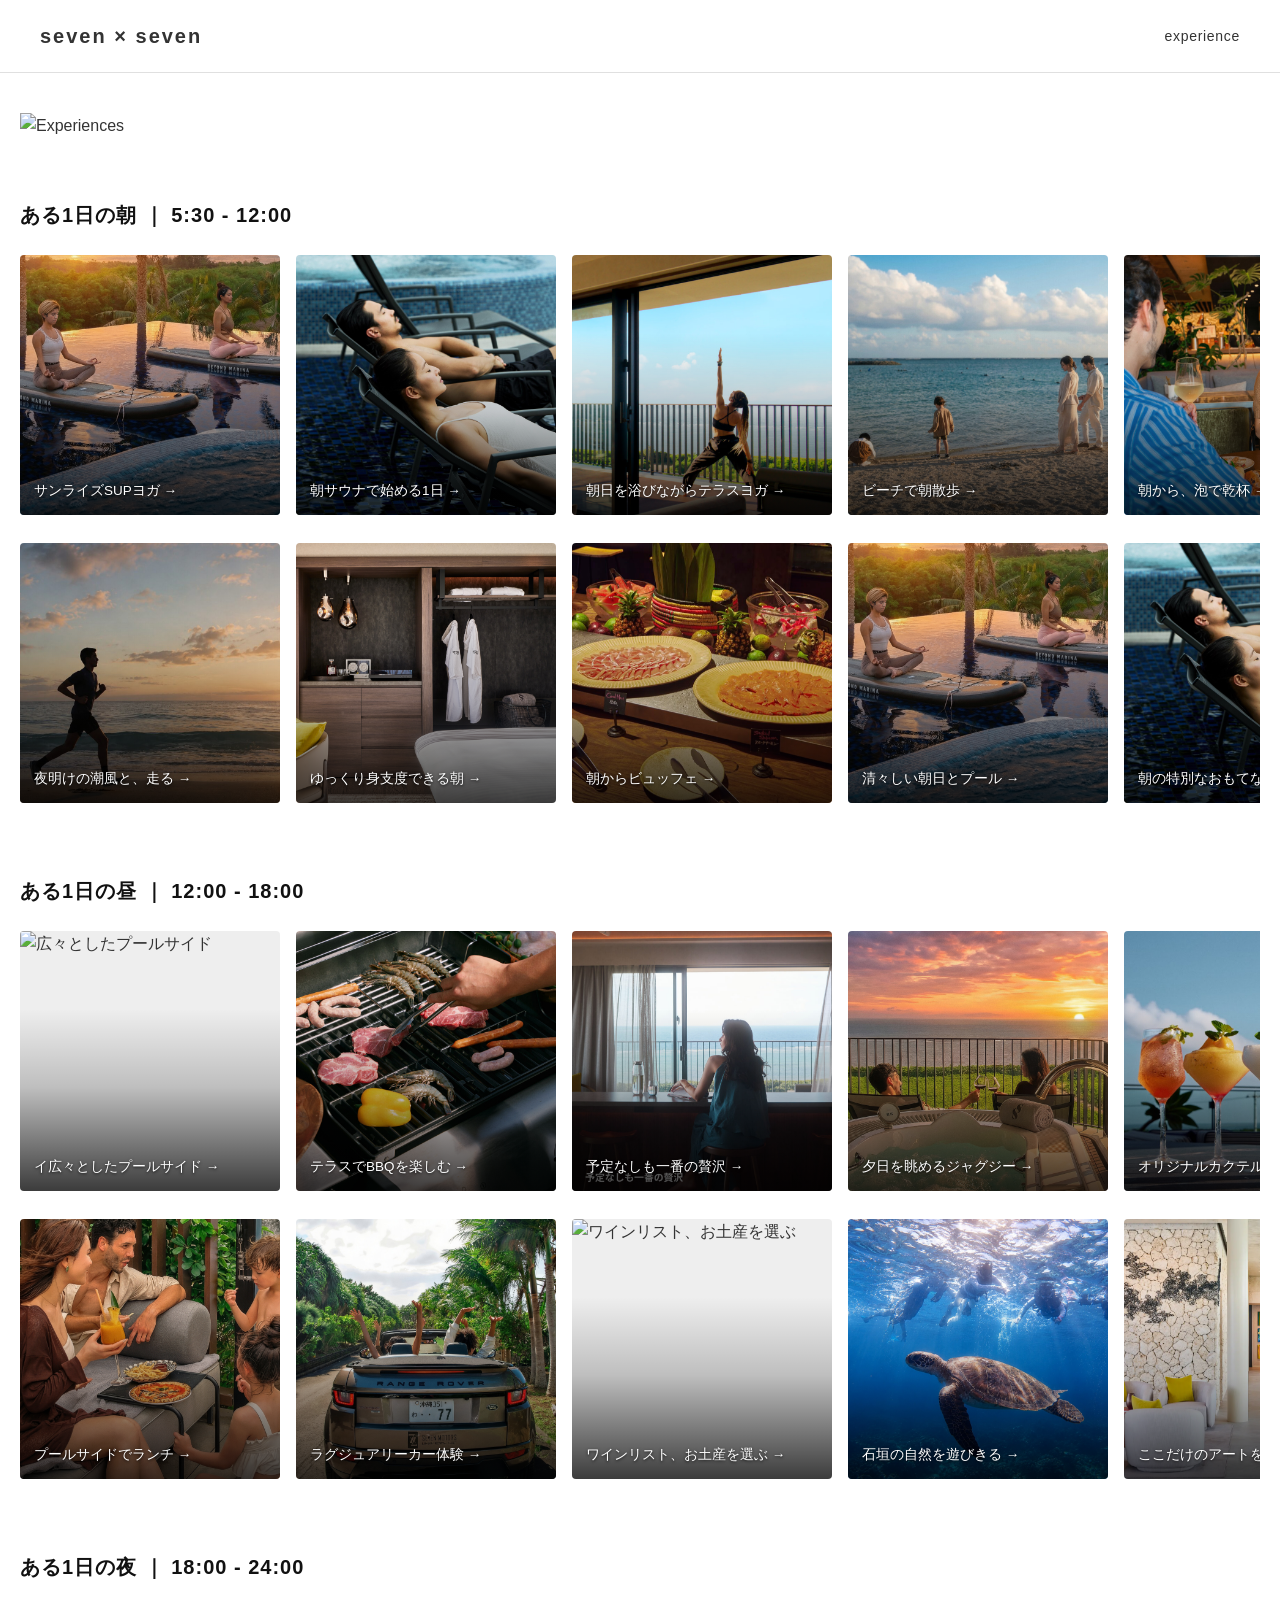
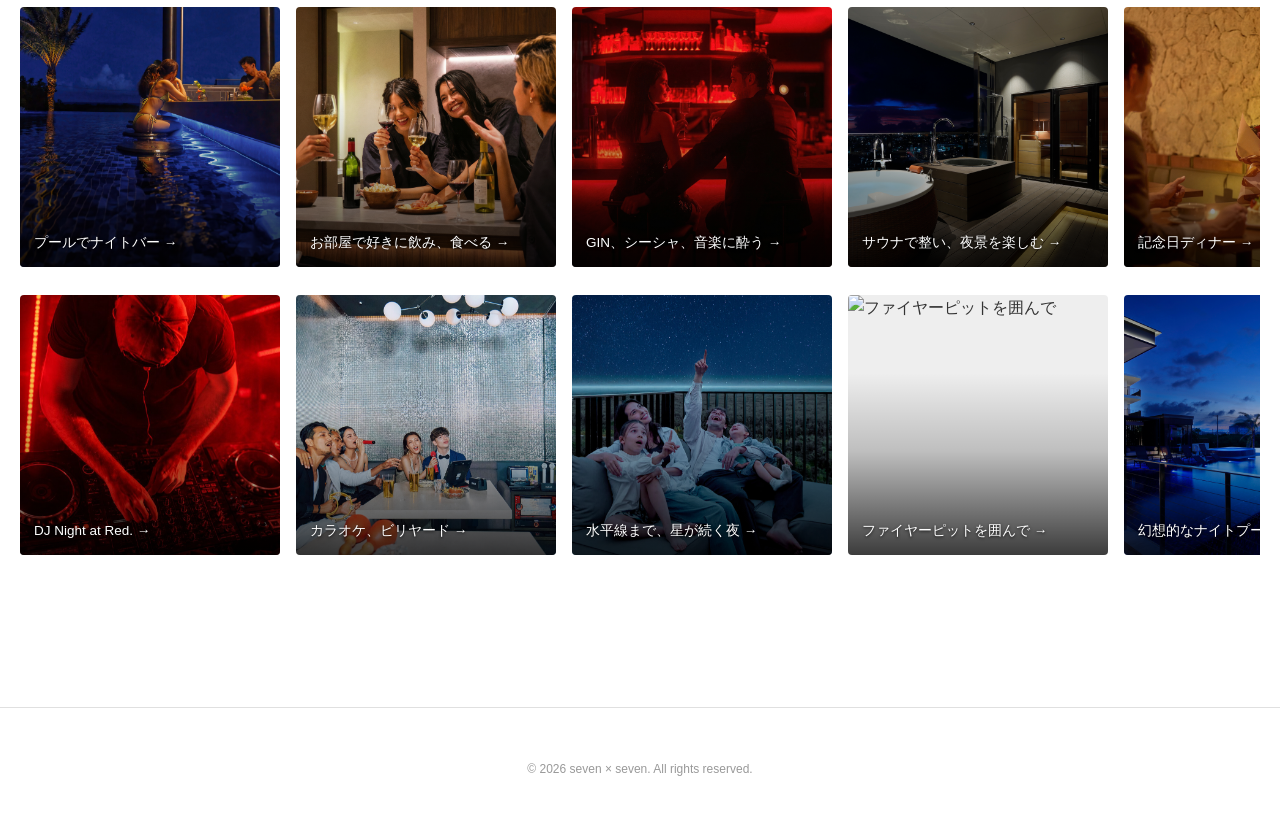
==== commit 1cde270f: "Update index.html" ====
--- a/demo01/index.html
+++ b/demo01/index.html
@@ -154,14 +154,14 @@
             <!-- 昼：1行目（5枚） -->
             <div class="card-grid">
                 <div class="card-item" 
-                     data-title="インフィニティプール" 
+                     data-title="広々としたプールサイドル" 
                      data-time="10:00 - 18:00 · pool deck"
                      data-desc="広々としたプールサイドで地平線と一体になるリゾート体験を。" 
                      data-img="images/afternoon_01.jpg" 
                      data-tags="インフィニティ,絶景,要温水"
                      data-link="#">
-                    <img src="images/afternoon_01.jpg" alt="インフィニティプール">
-                    <span class="card-label">インフィニティプール →</span>
+                    <img src="images/afternoon_01.jpg" alt="広々としたプールサイド">
+                    <span class="card-label">イ広々としたプールサイド →</span>
                 </div>
 
                 <div class="card-item" 
@@ -176,14 +176,14 @@
                 </div>
 
                 <div class="card-item" 
-                     data-title="お部屋でゆったり過ごす" 
+                     data-title="予定なしも一番の贅沢" 
                      data-time="all day · guest room"
                      data-desc="心地よい風が通り抜ける室内で、上質な家具と音響に包まれる午後の休日。" 
                      data-img="images/afternoon_03.jpg" 
                      data-tags="客室,オーシャンビュー,静寂"
                      data-link="#">
-                    <img src="images/afternoon_03.jpg" alt="お部屋でゆったり過ごす">
-                    <span class="card-label">お部屋でゆったり過ごす →</span>
+                    <img src="images/afternoon_03.jpg" alt="予定なしも一番の贅沢">
+                    <span class="card-label">予定なしも一番の贅沢 →</span>
                 </div>
 
                 <div class="card-item" 
@@ -198,72 +198,72 @@
                 </div>
 
                 <div class="card-item" 
-                     data-title="トロピカルカクテル" 
+                     data-title="オリジナルカクテル" 
                      data-time="11:00 - 23:00 · Red. Bar"
                      data-desc="旬のマンゴーやパッションフルーツをあしらった至極の特製南国カクテル。" 
                      data-img="images/afternoon_05.jpg" 
                      data-tags="カクテル,特製南国フルーツ,Red."
                      data-link="#">
-                    <img src="images/afternoon_05.jpg" alt="トロピカルカクテル">
-                    <span class="card-label">トロピカルカクテル →</span>
+                    <img src="images/afternoon_05.jpg" alt="オリジナルカクテル">
+                    <span class="card-label">オリジナルカクテル →</span>
                 </div>
             </div>
 
             <!-- 昼：2行目（5枚） -->
             <div class="card-grid" style="margin-top: 16px;">
                 <div class="card-item" 
-                     data-title="プールサイドランチ" 
+                     data-title="プールサイドでランチ" 
                      data-time="11:30 - 15:00 · pool side"
                      data-desc="太陽と風を感じながら味わうシェフ特製のアジアン＆ラテンウエスタン料理。" 
                      data-img="images/afternoon_06.jpg" 
                      data-tags="ランチ,プールサイド,特製バーガー"
                      data-link="#">
-                    <img src="images/afternoon_06.jpg" alt="プールサイドランチ">
-                    <span class="card-label">プールサイドランチ →</span>
-                </div>
-
-                <div class="card-item" 
-                     data-title="オープンカーでドライブ" 
+                    <img src="images/afternoon_06.jpg" alt="ププールサイドでランチ">
+                    <span class="card-label">プールサイドでランチ →</span>
+                </div>
+
+                <div class="card-item" 
+                     data-title="ラグジュアリーカー体験" 
                      data-time="9:00 - 18:00 · rental station"
                      data-desc="上質な輸入ラグジュアリーカーで石垣島の美しい海沿いを軽快にドライブ。" 
                      data-img="images/afternoon_07.jpg" 
                      data-tags="レンタカー,オープンカー,要免許"
                      data-link="#">
-                    <img src="images/afternoon_07.jpg" alt="オープンカーでドライブ">
-                    <span class="card-label">オープンカーでドライブ →</span>
-                </div>
-
-                <div class="card-item" 
-                     data-title="こだわりのドリンク・リカー" 
+                    <img src="images/afternoon_07.jpg" alt="ラグジュアリーカー体験">
+                    <span class="card-label">ラグジュアリーカー体験 →</span>
+                </div>
+
+                <div class="card-item" 
+                     data-title="ワインリスト、お土産を選ぶ" 
                      data-time="14:00 - 22:00 · Red. Bar"
                      data-desc="世界中から厳選した銘酒やウイスキー、オーガニックワインが並ぶ特別なラウンジ。" 
                      data-img="images/afternoon_08.jpg" 
                      data-tags="ウイスキー,自然派ワイン,リカーサロン"
                      data-link="#">
-                    <img src="images/afternoon_08.jpg" alt="こだわりのドリンク・リカー">
-                    <span class="card-label">こだわりのドリンク・リカー →</span>
-                </div>
-
-                <div class="card-item" 
-                     data-title="シュノーケリングで海へ" 
+                    <img src="images/afternoon_08.jpg" alt="ワインリスト、お土産を選ぶ">
+                    <span class="card-label">ワインリスト、お土産を選ぶ →</span>
+                </div>
+
+                <div class="card-item" 
+                     data-title="石垣の自然を遊びきる" 
                      data-time="13:00 - 16:00 · sea point"
                      data-desc="透明度の極めて高い石垣の美ら海で、ウミガメやカラフルな熱帯魚に出会う。" 
                      data-img="images/afternoon_09.jpg" 
                      data-tags="シュノーケル,ウミガメ,ガイド付"
                      data-link="#">
-                    <img src="images/afternoon_09.jpg" alt="シュノーケリングで海へ">
-                    <span class="card-label">シュノーケリングで海へ →</span>
-                </div>
-
-                <div class="card-item" 
-                     data-title="アートに触れる滞在" 
+                    <img src="images/afternoon_09.jpg" alt="石垣の自然を遊びきる">
+                    <span class="card-label">石垣の自然を遊びきる →</span>
+                </div>
+
+                <div class="card-item" 
+                     data-title="ここだけのアートを楽しむ" 
                      data-time="all day · gallery space"
                      data-desc="新進気鋭のアーティストによるポップで洗練された作品が洗練された滞在を演出。" 
                      data-img="images/afternoon_10.jpg" 
                      data-tags="現代アート,写真作品,ギャラリー"
                      data-link="#">
-                    <img src="images/afternoon_10.jpg" alt="アートに触れる滞在">
-                    <span class="card-label">アートに触れる滞在 →</span>
+                    <img src="images/afternoon_10.jpg" alt="ここだけのアートを楽しむ">
+                    <span class="card-label">ここだけのアートを楽しむ →</span>
                 </div>
             </div>
         </section>
@@ -275,47 +275,47 @@
             <!-- 夜：1行目（5枚） -->
             <div class="card-grid">
                 <div class="card-item" 
-                     data-title="幻想的なナイトプール" 
+                     data-title="プールでナイトバー" 
                      data-time="18:00 - 23:00 · night pool"
                      data-desc="水中ライトと水中スピーカーが織りなす幻想的な光と音の世界。" 
                      data-img="images/night_01.jpg" 
                      data-tags="ナイトプール,水中照明,温水対応"
                      data-link="#">
-                    <img src="images/night_01.jpg" alt="幻想的なナイトプール">
-                    <span class="card-label">幻想的なナイトプール →</span>
-                </div>
-
-                <div class="card-item" 
-                     data-title="お部屋でワインを楽しむ" 
+                    <img src="images/night_01.jpg" alt="プールでナイトバー">
+                    <span class="card-label">プールでナイトバー →</span>
+                </div>
+
+                <div class="card-item" 
+                     data-title="お部屋で好きに飲み、食べる" 
                      data-time="18:00 - 24:00 · guest room"
                      data-desc="夜風が心地よいプライベートバルコニーで、星空を見上げながらワインを嗜む。" 
                      data-img="images/night_02.jpg" 
                      data-tags="インルーム,自然派ワイン,プライベート"
                      data-link="#">
-                    <img src="images/night_02.jpg" alt="お部屋でワインを楽しむ">
-                    <span class="card-label">お部屋でワインを楽しむ →</span>
-                </div>
-
-                <div class="card-item" 
-                     data-title="バーでドリンク＆シーシャ" 
+                    <img src="images/night_02.jpg" alt="お部屋で好きに飲み、食べる">
+                    <span class="card-label">お部屋で好きに飲み、食べる →</span>
+                </div>
+
+                <div class="card-item" 
+                     data-title="GIN、シーシャ、音楽に酔う" 
                      data-time="20:00 - 2:00 · Red. Bar"
                      data-desc="ディープなレッドに包まれた大人のバーラウンジで特別なシーシャ体験。" 
                      data-img="images/night_03.jpg" 
                      data-tags="シーシャ,Red.,深夜営業"
                      data-link="#">
-                    <img src="images/night_03.jpg" alt="バーでドリンク＆シーシャ">
-                    <span class="card-label">バーでドリンク＆シーシャ →</span>
-                </div>
-
-                <div class="card-item" 
-                     data-title="夜のジャグジー＆サウナ" 
+                    <img src="images/night_03.jpg" alt="GIN、シーシャ、音楽に酔う">
+                    <span class="card-label">GIN、シーシャ、音楽に酔う →</span>
+                </div>
+
+                <div class="card-item" 
+                     data-title="サウナで整い、夜景を楽しむ" 
                      data-time="18:00 - 23:00 · spa area"
                      data-desc="ライトダウンされたサウナと満天の星空を望む夜の外気浴で深まる整い。" 
                      data-img="images/night_04.jpg" 
                      data-tags="夜サウナ,外気浴,星空"
                      data-link="#">
-                    <img src="images/night_04.jpg" alt="夜のジャグジー＆サウナ">
-                    <span class="card-label">夜のジャグジー＆サウナ →</span>
+                    <img src="images/night_04.jpg" alt="サウナで整い、夜景を楽しむ">
+                    <span class="card-label">サウナで整い、夜景を楽しむ →</span>
                 </div>
 
                 <div class="card-item" 
@@ -333,36 +333,36 @@
             <!-- 夜：2行目（5枚） -->
             <div class="card-grid" style="margin-top: 16px;">
                 <div class="card-item" 
-                     data-title="DJイベント" 
+                     data-title="DJ Night at Red." 
                      data-time="21:00 - 24:00 · Lounge"
                      data-desc="国内外から招致したゲストDJによる最先端の音空間イベント。" 
                      data-img="images/night_06.jpg" 
                      data-tags="DJ,ミュージック,Red."
                      data-link="#">
-                    <img src="images/night_06.jpg" alt="DJイベント">
-                    <span class="card-label">DJイベント →</span>
-                </div>
-
-                <div class="card-item" 
-                     data-title="モダンラウンジで歓談" 
+                    <img src="images/night_06.jpg" alt="DJ Night at Red.">
+                    <span class="card-label">DJ Night at Red. →</span>
+                </div>
+
+                <div class="card-item" 
+                     data-title="カラオケ、ビリヤード" 
                      data-time="18:00 - 23:00 · main lounge"
                      data-desc="洗練されたインテリアが彩るラウンジで仲間たちと語り明かす夜。" 
                      data-img="images/night_07.jpg" 
                      data-tags="ラウンジ,カクテル,語らい"
                      data-link="#">
-                    <img src="images/night_07.jpg" alt="モダンラウンジで歓談">
-                    <span class="card-label">モダンラウンジで歓談 →</span>
-                </div>
-
-                <div class="card-item" 
-                     data-title="満天の星空を眺める" 
+                    <img src="images/night_07.jpg" alt="カラオケ、ビリヤード">
+                    <span class="card-label">カラオケ、ビリヤード →</span>
+                </div>
+
+                <div class="card-item" 
+                     data-title="水平線まで、星が続く夜" 
                      data-time="21:00 - 23:00 · rooftop"
                      data-desc="光害の少ない石垣島特有の天然のプラネタリウムで天の川を観賞。" 
                      data-img="images/night_08.jpg" 
                      data-tags="天の川,星空観察,ルーフトップ"
                      data-link="#">
-                    <img src="images/night_08.jpg" alt="満天の星空を眺める">
-                    <span class="card-label">満天の星空を眺める →</span>
+                    <img src="images/night_08.jpg" alt="水平線まで、星が続く夜">
+                    <span class="card-label">水平線まで、星が続く夜 →</span>
                 </div>
 
                 <div class="card-item" 
@@ -377,14 +377,14 @@
                 </div>
 
                 <div class="card-item" 
-                     data-title="ライトアッププール" 
+                     data-title="幻想的なナイトプール" 
                      data-time="18:00 - 23:00 · pool side"
                      data-desc="美しい水中光に浮かび上がるリゾート全景を眺めるラグジュアリーナイト。" 
                      data-img="images/night_10.jpg" 
                      data-tags="ライトアップ,絶景,ナイトタイム"
                      data-link="#">
-                    <img src="images/night_10.jpg" alt="ライトアッププール">
-                    <span class="card-label">ライトアッププール →</span>
+                    <img src="images/night_10.jpg" alt="幻想的なナイトプール">
+                    <span class="card-label">幻想的なナイトプール →</span>
                 </div>
             </div>
         </section>
--- a/demo01/style.css
+++ b/demo01/style.css
@@ -82,7 +82,7 @@
 }
 
 /* ==========================================================================
-   PC版：横5枚 × 縦2行（マトリクス配置）
+   ★ PC・SP完全共通：1行横スライド ＆ 吸いつくスナップアニメーション
    ========================================================================== */
 .experience-block {
     margin-bottom: 60px;
@@ -96,17 +96,27 @@
     color: #111;
 }
 
-/* PC（769px以上）：1行に4〜5枚綺麗に並べるCSS Grid */
+/* 横1行カルーセルコンテナ */
 .card-grid {
-    display: grid;
-    grid-template-columns: repeat(auto-fit, minmax(200px, 1fr));
-    gap: 16px;
-}
-
+    display: flex !important;
+    flex-direction: row !important;
+    flex-wrap: nowrap !important;        /* 改行禁止 */
+    overflow-x: auto !important;         /* 横スクロール有効 */
+    scroll-snap-type: x mandatory !important; /* ★強力なスナップ吸着アニメーション */
+    scroll-behavior: smooth !important;  /* なめらかなアニメーション */
+    -webkit-overflow-scrolling: touch;
+    gap: 16px !important;
+    padding-bottom: 12px;
+}
+
+/* PC用カードサイズ（4〜5枚がチラ見えする正方形サイズ） */
 .card-item {
     position: relative;
-    width: 100%;
-    aspect-ratio: 1 / 1;
+    width: 260px !important;            /* PC用カード横幅 */
+    height: 260px !important;           /* アスペクト比1:1（正方形） */
+    flex-shrink: 0 !important;          /* 幅つぶれ防止 */
+    scroll-snap-align: start !important;/* ★停止時に左端にカチッと止まる */
+    scroll-snap-stop: always !important;/* ★一気に滑らず1枚ずつ確実にストップ */
     overflow: hidden;
     background-color: #eee;
     cursor: pointer;
@@ -146,8 +156,24 @@
     text-shadow: 0 1px 3px rgba(0,0,0,0.8);
 }
 
-/* ==========================================================================
-   モーダルウィンドウ（Pop-up）スタイル
+/* スクロールバーのデザイン */
+.card-grid::-webkit-scrollbar {
+    height: 6px;
+}
+.card-grid::-webkit-scrollbar-track {
+    background: #f0f0f0;
+    border-radius: 3px;
+}
+.card-grid::-webkit-scrollbar-thumb {
+    background: #ccc;
+    border-radius: 3px;
+}
+.card-grid::-webkit-scrollbar-thumb:hover {
+    background: #999;
+}
+
+/* ==========================================================================
+   モーダルUIスタイル
    ========================================================================== */
 .modal-overlay {
     display: none;
@@ -317,7 +343,7 @@
 }
 
 /* ==========================================================================
-   ★ スマホ（SP）表示：1行ずつのスナップアニメーションカルーセル
+   スマホ（SP）表示：カードサイズのみ調整
    ========================================================================== */
 @media (max-width: 768px) {
     header {
@@ -337,26 +363,10 @@
         font-size: 32px;
     }
 
-    /* 横1行のカルーセル設定 */
-    .card-grid {
-        display: flex !important;
-        flex-direction: row !important;
-        flex-wrap: nowrap !important;        /* 横折り返しを防止 */
-        overflow-x: auto !important;         /* 横スクロール有効 */
-        scroll-snap-type: x mandatory;       /* ★ここで「カチッ」と吸い付くアニメーションを指定 */
-        scroll-behavior: smooth;             /* スムーススクロール */
-        -webkit-overflow-scrolling: touch;   /* iOS滑らか操作 */
-        gap: 12px !important;
-        padding-bottom: 8px;
-    }
-
-    /* 各カードの吸着指定 */
+    /* スマホ画面用にカード幅を155pxに最適化 */
     .card-item {
-        width: 150px !important;             /* カード幅 */
-        height: 150px !important;            /* 正方形サイズ */
-        flex-shrink: 0 !important;           /* 潰れ防止 */
-        scroll-snap-align: start !important; /* ★スワイプ停止時に左端にカチッと止まるアニメーション */
-        scroll-snap-stop: always !important; /* ★一気に滑らず1枚ずつ止まる */
+        width: 155px !important;
+        height: 155px !important;
     }
 
     .card-label {
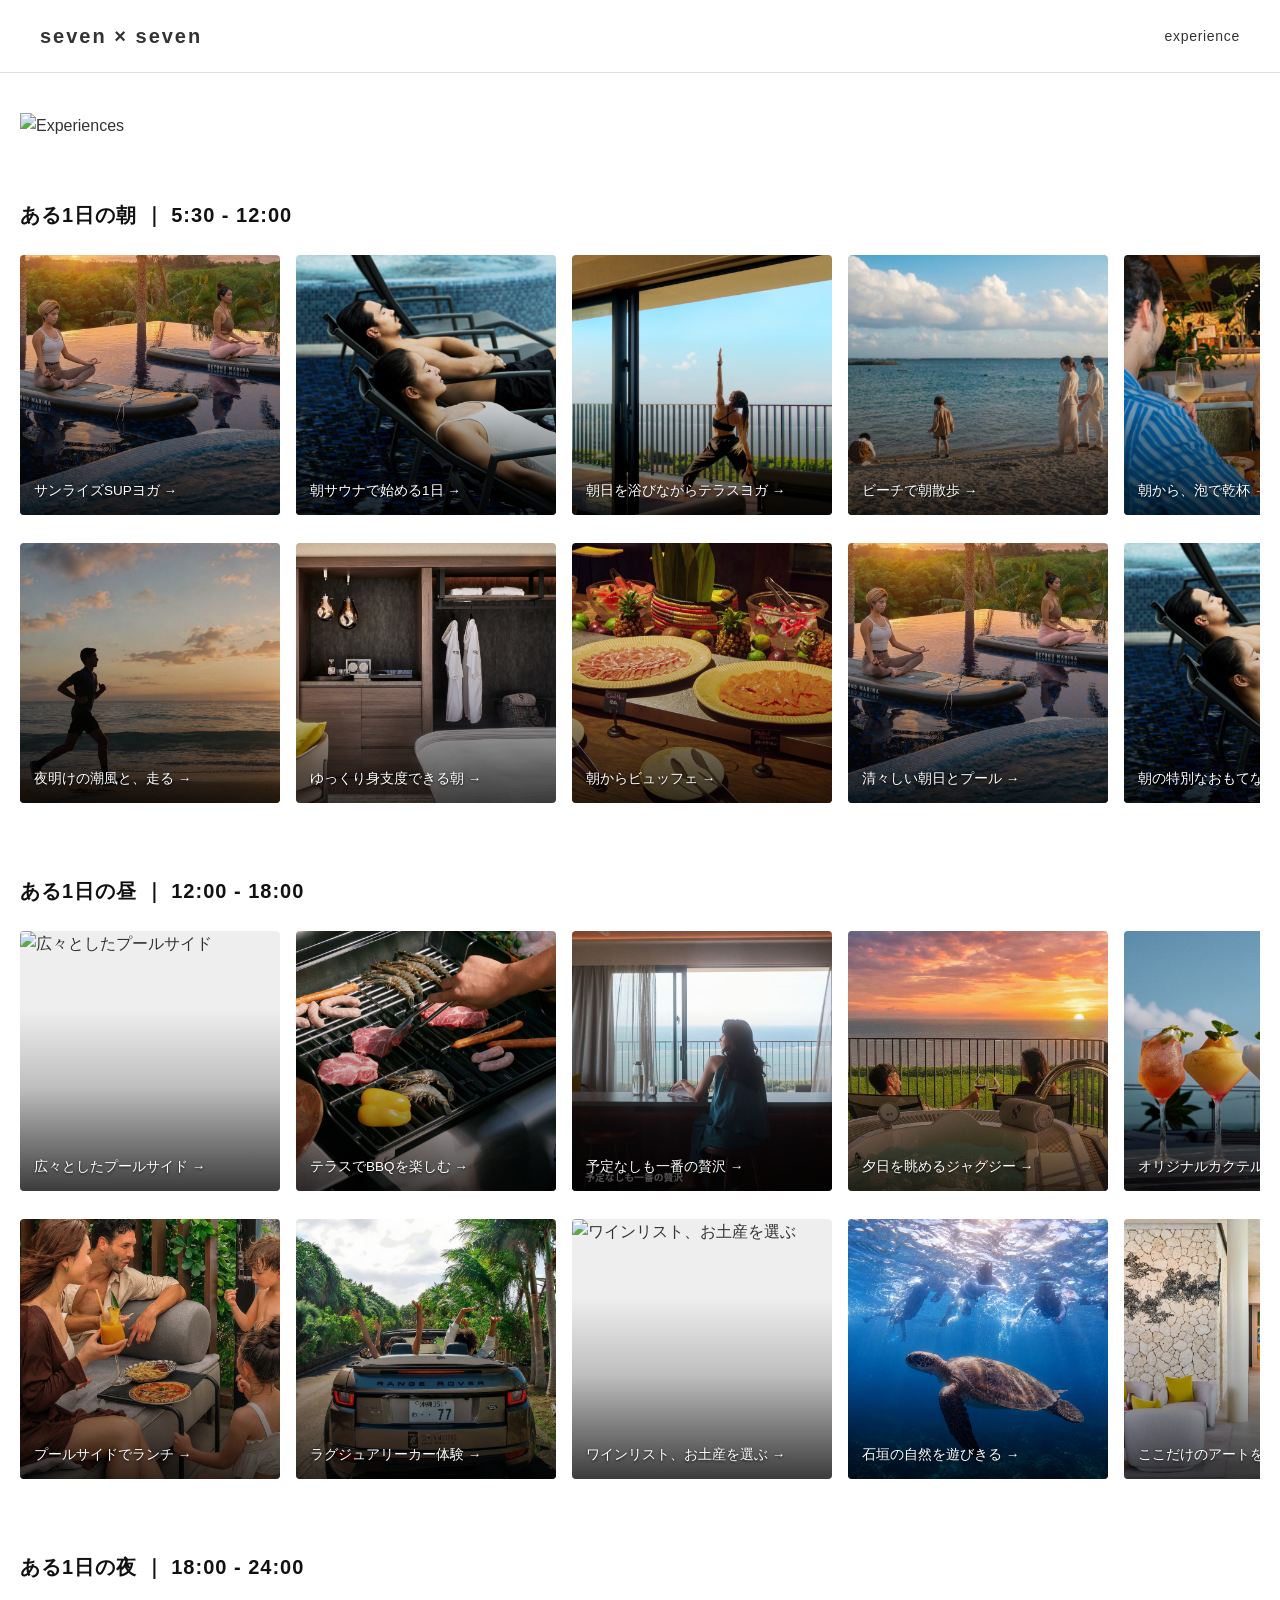
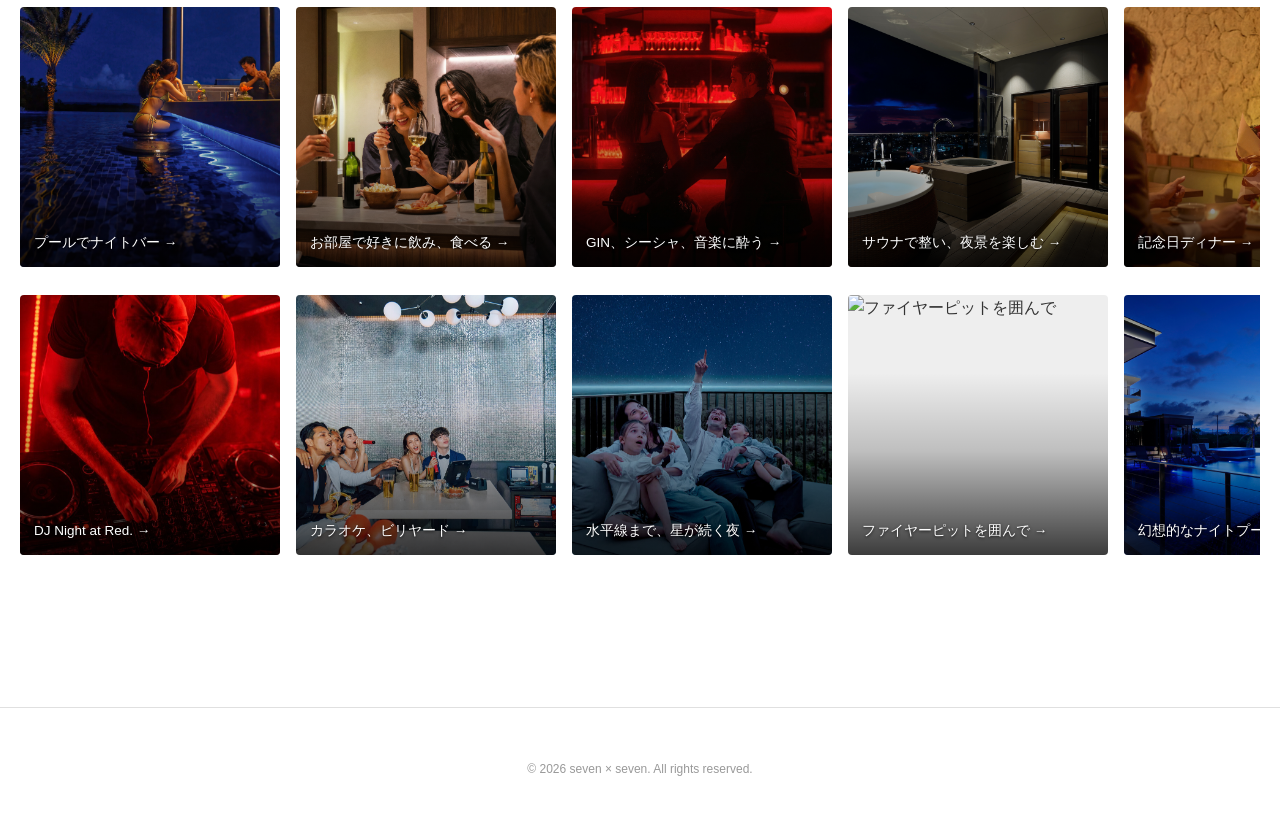
==== commit 5b3971c8: "Update index.html" ====
--- a/demo01/index.html
+++ b/demo01/index.html
@@ -161,7 +161,7 @@
                      data-tags="インフィニティ,絶景,要温水"
                      data-link="#">
                     <img src="images/afternoon_01.jpg" alt="広々としたプールサイド">
-                    <span class="card-label">イ広々としたプールサイド →</span>
+                    <span class="card-label">広々としたプールサイド →</span>
                 </div>
 
                 <div class="card-item" 
